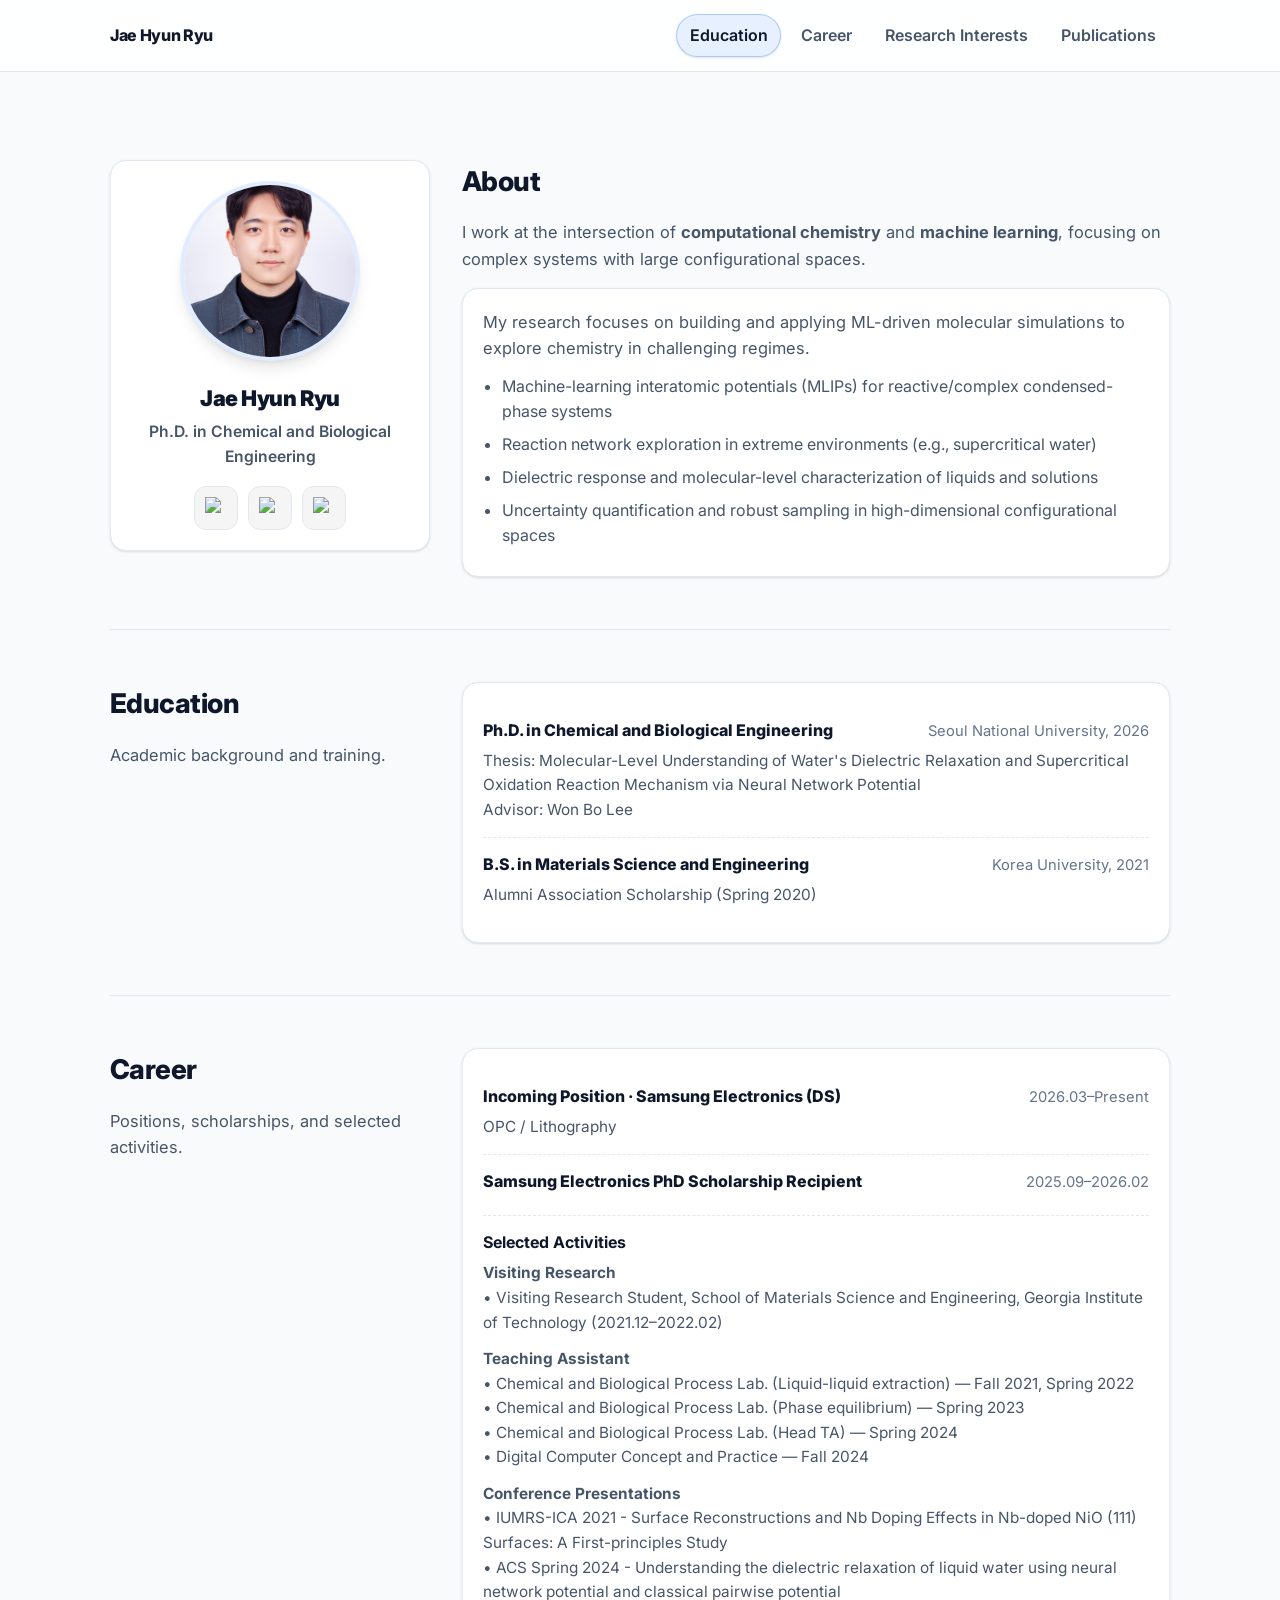
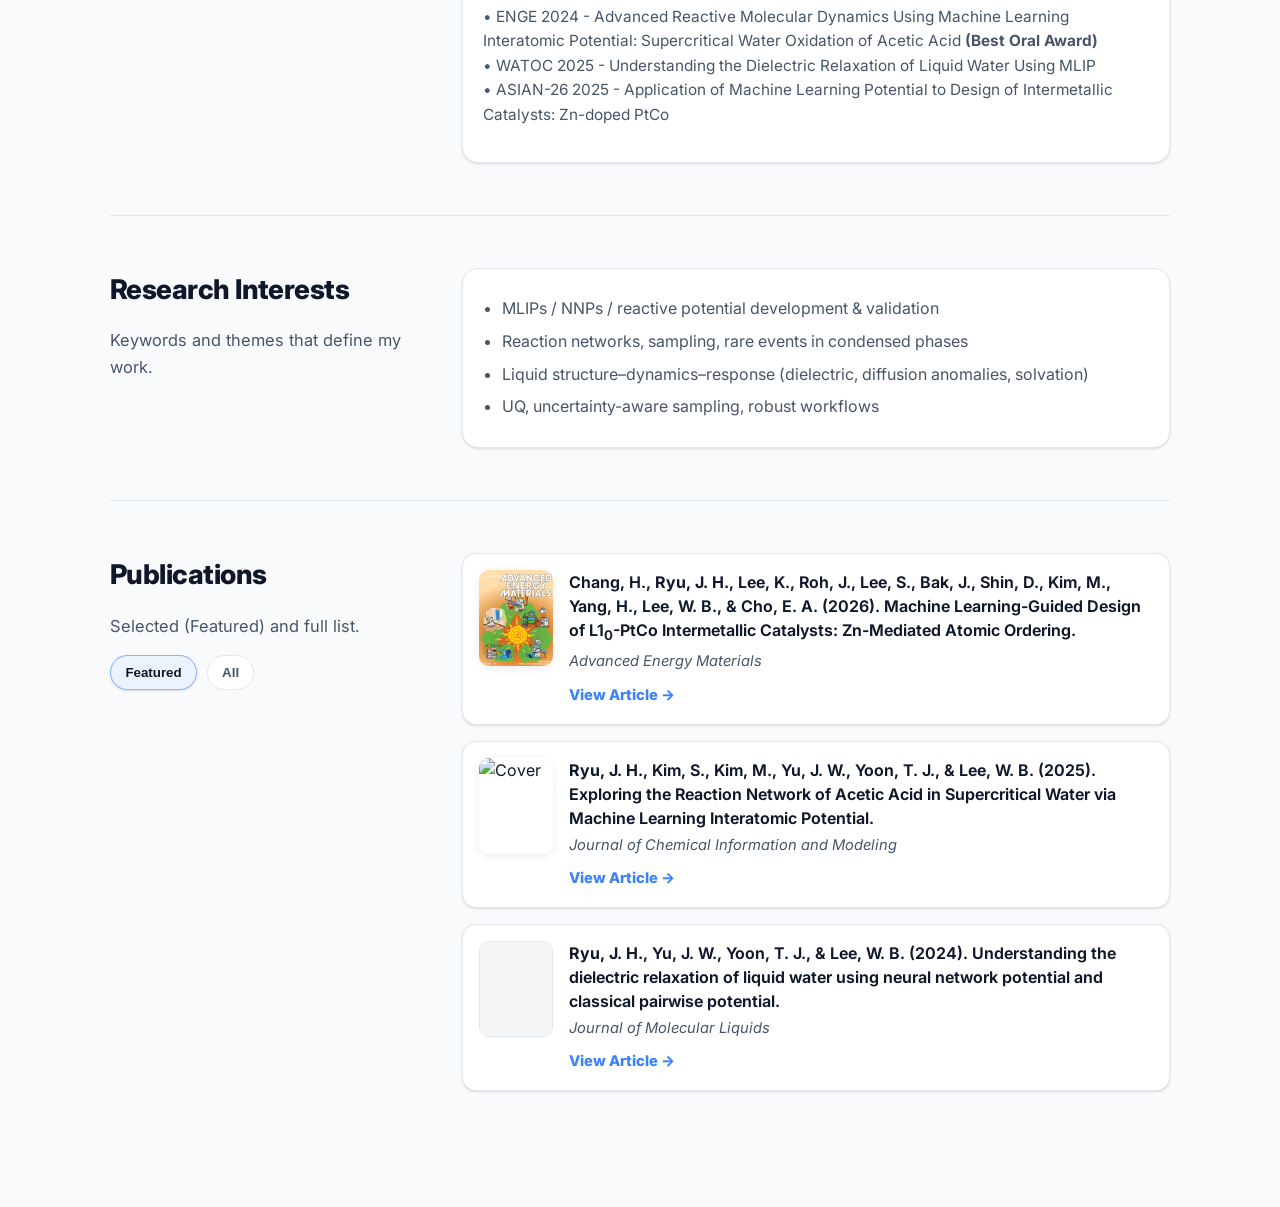
==== index.html @ c190f4a2 "Remove extra space in publication link URL" ====
<!DOCTYPE html>
<html lang="en">
<head>
  <meta charset="UTF-8" />
  <meta name="viewport" content="width=device-width, initial-scale=1.0" />
  <title>Jae Hyun Ryu</title>
  <link href="https://fonts.googleapis.com/css2?family=Inter:wght@300;400;500;600;700&display=swap" rel="stylesheet">

  <style>
    :root{
      --bg: #f8fafc;
      --surface: #ffffff;
      --border: #e2e8f0;
      --text: #0f172a;
      --muted: #475569;
      --muted2: #64748b;
      --accent: #3b82f6;
      --shadow: 0 1px 3px 0 rgb(0 0 0 / 0.1), 0 1px 2px -1px rgb(0 0 0 / 0.1);
      --shadow-lg: 0 10px 15px -3px rgb(0 0 0 / 0.1), 0 4px 6px -4px rgb(0 0 0 / 0.1);
      --radius: 16px;
    }

    *{ margin:0; padding:0; box-sizing:border-box; }
    html{ scroll-behavior:smooth; }
    body{
      font-family: 'Inter', system-ui, -apple-system, sans-serif;
      background: var(--bg);
      color: var(--text);
      line-height: 1.6;
      -webkit-font-smoothing: antialiased;
      -moz-osx-font-smoothing: grayscale;
    }

    /* ===== Navbar (sticky) ===== */
    .navbar{
      position: sticky;
      top: 0;
      z-index: 1000;
      background: rgba(255,255,255,0.85);
      backdrop-filter: blur(10px);
      border-bottom: 1px solid var(--border);
    }
    .nav-inner{
      max-width: 1100px;
      margin: 0 auto;
      padding: 0.85rem 1.25rem;
      display: flex;
      align-items: center;
      justify-content: space-between;
      gap: 1rem;
    }
    .brand{
      font-weight: 800;
      letter-spacing: -0.02em;
      color: var(--text);
      text-decoration: none;
      white-space: nowrap;
    }
    .nav-links{
      list-style: none;
      display: flex;
      flex-wrap: wrap;
      gap: 0.35rem;
      justify-content: flex-end;
    }
    .nav-links a{
      display: inline-flex;
      align-items: center;
      padding: 0.5rem 0.8rem;
      border-radius: 999px;
      text-decoration: none;
      color: var(--muted);
      font-weight: 600;
      border: 1px solid transparent;
      transition: all 0.18s ease;
    }
    .nav-links a:hover{
      color: var(--text);
      background: rgba(59,130,246,0.08);
      border-color: rgba(59,130,246,0.25);
    }
    .nav-links a.active{
      color: var(--text);
      background: rgba(59,130,246,0.12);
      border-color: rgba(59,130,246,0.35);
      box-shadow: var(--shadow);
    }

    /* ===== Layout ===== */
    .container{
      max-width: 1100px;
      margin: 0 auto;
      padding: 2.25rem 1.25rem 4rem;
    }

    .section{
      padding: 3.25rem 0;
      border-bottom: 1px solid var(--border);
    }
    .section:last-child{ border-bottom: none; }

    .section-grid{
      display: grid;
      grid-template-columns: 320px 1fr;
      gap: 2rem;
      align-items: start;
    }

    .section-title{
      font-size: 1.7rem;
      font-weight: 800;
      letter-spacing: -0.02em;
      margin-bottom: 1rem;
    }
    .section-subtitle{
      font-size: 1.05rem;
      font-weight: 800;
      margin: 1.75rem 0 0.75rem;
      letter-spacing: -0.01em;
    }

    .card{
      background: var(--surface);
      border: 1px solid var(--border);
      border-radius: var(--radius);
      box-shadow: var(--shadow);
      padding: 1.25rem;
    }

    /* ===== Profile Card (About-left) ===== */
    .profile{
      position: sticky;
      top: 92px; /* navbar height-ish */
    }
    .avatar{
      width: 180px;
      height: 180px;
      border-radius: 999px;
      object-fit: cover;
      display: block;
      margin: 0 auto 1.25rem;
      border: 4px solid rgba(59,130,246,0.15);
      box-shadow: var(--shadow-lg);
    }
    .name{
      text-align: center;
      font-size: 1.35rem;
      font-weight: 900;
      letter-spacing: -0.02em;
      margin-bottom: 0.25rem;
    }
    .role{
      text-align: center;
      color: var(--muted);
      font-weight: 600;
      font-size: 0.98rem;
      margin-bottom: 1rem;
    }

    .social{
      display: flex;
      justify-content: center;
      gap: 0.65rem;
      margin-top: 0.75rem;
    }
    .social a{
      width: 44px;
      height: 44px;
      border-radius: 12px;
      display: inline-flex;
      align-items: center;
      justify-content: center;
      background: rgba(15,23,42,0.04);
      border: 1px solid var(--border);
      transition: transform 0.15s ease, background 0.15s ease;
    }
    .social a:hover{
      transform: translateY(-2px);
      background: rgba(59,130,246,0.08);
    }
    .social img{ width: 22px; height: 22px; }

    /* ===== Content typography ===== */
    .lead{
      color: var(--muted);
      font-size: 1.03rem;
      margin-bottom: 1rem;
    }
    .bullets{
      padding-left: 1.2rem;
      color: var(--muted);
    }
    .bullets li{ margin: 0.45rem 0; }

    /* ===== Timeline-ish items ===== */
    .item{
      padding: 0.9rem 0;
      border-bottom: 1px dashed var(--border);
    }
    .item:last-child{ border-bottom: none; }
    .item-head{
      display:flex;
      justify-content: space-between;
      gap: 1rem;
      align-items: baseline;
      flex-wrap: wrap;
    }
    .item-title{
      font-weight: 800;
      color: var(--text);
    }
    .item-meta{
      color: var(--muted2);
      font-size: 0.92rem;
      white-space: nowrap;
    }
    .item-desc{
      margin-top: 0.35rem;
      color: var(--muted);
      font-size: 0.96rem;
    }

    /* ===== Publications ===== */
    .pub-tabs{
      display:flex;
      gap: 0.6rem;
      margin: 1rem 0 1.1rem;
      flex-wrap: wrap;
    }
    .pub-tab{
      border: 1px solid var(--border);
      background: var(--surface);
      padding: 0.55rem 0.9rem;
      border-radius: 999px;
      font-weight: 800;
      cursor: pointer;
      color: var(--muted);
      transition: all 0.18s ease;
    }
    .pub-tab:hover{
      transform: translateY(-1px);
      box-shadow: var(--shadow);
    }
    .pub-tab.active{
      border-color: rgba(59,130,246,0.55);
      color: var(--text);
      box-shadow: var(--shadow);
      background: rgba(59,130,246,0.06);
    }

    .pub-list{
      list-style:none;
      display:flex;
      flex-direction: column;
      gap: 1rem;
    }
    .pub{
      background: var(--surface);
      border: 1px solid var(--border);
      border-radius: 14px;
      box-shadow: var(--shadow);
      padding: 1rem;
      display: flex;
      gap: 1rem;
      align-items: flex-start;
    }
    .pub-cover{
      width: 74px;
      height: 96px;
      border-radius: 10px;
      object-fit: cover;
      box-shadow: 0 2px 10px rgba(0,0,0,0.08);
      flex-shrink: 0;
    }
    .pub-title{
      font-weight: 650;
      color: var(--text);
      line-height: 1.5;
      margin-bottom: 0.25rem;
    }
    .pub-venue{
      color: var(--muted);
      font-style: italic;
      font-size: 0.92rem;
      margin-bottom: 0.5rem;
    }
    .pub-link{
      display:inline-flex;
      gap: 0.45rem;
      align-items:center;
      text-decoration:none;
      font-weight: 800;
      color: var(--accent);
      font-size: 0.92rem;
    }
    .pub-link:hover{ text-decoration: underline; }

    /* ===== Responsive ===== */
    @media (max-width: 980px){
      .section-grid{ grid-template-columns: 1fr; }
      .profile{ position: relative; top: 0; }
    }
  </style>
</head>

<body>

  <!-- Navbar -->
  <header class="navbar" id="navbar-main">
    <div class="nav-inner">
      <a class="brand" href="#top">Jae Hyun Ryu</a>
      <ul class="nav-links" id="navLinks">
        <li><a href="#education">Education</a></li>
        <li><a href="#career">Career</a></li>
        <li><a href="#research">Research Interests</a></li>
        <li><a href="#publications">Publications</a></li>
      </ul>
    </div>
  </header>

  <main class="container" id="top">

    <!-- About / Profile -->
    <section class="section" id="about">
      <div class="section-grid">
        <!-- Left: Profile -->
        <aside class="card profile">
          <img src="Photo1.jpg" alt="Jae Hyun Ryu" class="avatar" />
          <div class="name">Jae Hyun Ryu</div>

          <!-- ✅ 여기에서 학위 표기 추천: 전공 포함 -->
          <div class="role">Ph.D. in Chemical and Biological Engineering</div>

          <div class="social" aria-label="Social links">
            <a href="https://scholar.google.com/citations?user=-t0IkmwAAAAJ&hl=ko&oi=ao" target="_blank" rel="noopener" title="Google Scholar">
              <img src="https://upload.wikimedia.org/wikipedia/commons/c/c7/Google_Scholar_logo.svg" alt="Google Scholar">
            </a>
            <a href="https://www.researchgate.net/profile/Jae-Hyun-Ryu-2/research" target="_blank" rel="noopener" title="ResearchGate">
              <img src="https://upload.wikimedia.org/wikipedia/commons/5/5e/ResearchGate_icon_SVG.svg" alt="ResearchGate">
            </a>
            <a href="https://orcid.org/0009-0004-8263-3334" target="_blank" rel="noopener" title="ORCID">
              <img src="https://upload.wikimedia.org/wikipedia/commons/0/06/ORCID_iD.svg" alt="ORCID">
            </a>
          </div>
        </aside>

        <!-- Right: Intro -->
        <div>
          <h1 class="section-title">About</h1>
          <p class="lead">
            I work at the intersection of <strong>computational chemistry</strong> and <strong>machine learning</strong>,
            focusing on complex systems with large configurational spaces.
          </p>
          <div class="card">
            <p class="lead" style="margin-bottom:0.75rem;">
              My research focuses on building and applying ML-driven molecular simulations to explore chemistry in challenging regimes.
            </p>
            <ul class="bullets">
              <li>Machine-learning interatomic potentials (MLIPs) for reactive/complex condensed-phase systems</li>
              <li>Reaction network exploration in extreme environments (e.g., supercritical water)</li>
              <li>Dielectric response and molecular-level characterization of liquids and solutions</li>
              <li>Uncertainty quantification and robust sampling in high-dimensional configurational spaces</li>
            </ul>
          </div>
        </div>
      </div>
    </section>

    <!-- Education -->
    <section class="section" id="education">
      <div class="section-grid">
        <div>
          <h2 class="section-title">Education</h2>
          <p class="lead">Academic background and training.</p>
        </div>

        <div class="card">
          <div class="item">
            <div class="item-head">
              <div class="item-title">Ph.D. in Chemical and Biological Engineering</div>
              <div class="item-meta">Seoul National University, 2026</div>
            </div>
            <div class="item-desc">
              Thesis: Molecular-Level Understanding of Water's Dielectric Relaxation and Supercritical Oxidation Reaction Mechanism via Neural Network Potential
              <br>
              Advisor: Won Bo Lee
            </div>
          </div>
          
          <div class="item">
            <div class="item-head">
              <div class="item-title">B.S. in Materials Science and Engineering</div>
              <div class="item-meta">Korea University, 2021</div>
            </div>
            <div class="item-desc">Alumni Association Scholarship (Spring 2020)</div>
          </div>
        </div>
      </div>
    </section>

    <!-- Career -->
    <section class="section" id="career">
      <div class="section-grid">
        <div>
          <h2 class="section-title">Career</h2>
          <p class="lead">Positions, scholarships, and selected activities.</p>
        </div>

        <div class="card">
          <div class="item">
            <div class="item-head">
              <div class="item-title">Incoming Position · Samsung Electronics (DS)</div>
              <div class="item-meta">2026.03–Present</div>
            </div>
            <div class="item-desc">OPC / Lithography</div>
          </div>

          <div class="item">
            <div class="item-head">
              <div class="item-title">Samsung Electronics PhD Scholarship Recipient</div>
              <div class="item-meta">2025.09–2026.02</div>
            </div>
            <div class="item-desc"></div>
          </div>

          <div class="item">
            <div class="item-head">
              <span class="item-title"><strong>Selected Activities</strong></span>
              <span class="item-meta"> </span>
            </div>
          
            <div class="item-desc">
              <strong>Visiting Research</strong><br>
              • Visiting Research Student, School of Materials Science and Engineering, Georgia Institute of Technology (2021.12–2022.02)
            </div>
          
            <div class="item-desc" style="margin-top:0.75rem;">
              <strong>Teaching Assistant</strong><br>
              • Chemical and Biological Process Lab. (Liquid-liquid extraction) — Fall 2021, Spring 2022<br>
              • Chemical and Biological Process Lab. (Phase equilibrium) — Spring 2023<br>
              • Chemical and Biological Process Lab. (Head TA) — Spring 2024<br>
              • Digital Computer Concept and Practice — Fall 2024
            </div>
          
            <div class="item-desc" style="margin-top:0.75rem;">
              <strong>Conference Presentations</strong><br>
              • IUMRS-ICA 2021 - Surface Reconstructions and Nb Doping Effects in Nb-doped NiO (111) Surfaces: A First-principles Study<br>
              • ACS Spring 2024 - Understanding the dielectric relaxation of liquid water using neural network potential and classical pairwise potential<br>
              • ENGE 2024 - Advanced Reactive Molecular Dynamics Using Machine Learning Interatomic Potential: Supercritical Water Oxidation of Acetic Acid <strong>(Best Oral Award)</strong><br>
              • WATOC 2025 - Understanding the Dielectric Relaxation of Liquid Water Using MLIP<br>
              • ASIAN-26 2025 - Application of Machine Learning Potential to Design of Intermetallic Catalysts: Zn-doped PtCo
            </div>
          </div>

        </div>
      </div>
    </section>

    <!-- Research Interests (separate from About for nav) -->
    <section class="section" id="research">
      <div class="section-grid">
        <div>
          <h2 class="section-title">Research Interests</h2>
          <p class="lead">Keywords and themes that define my work.</p>
        </div>

        <div class="card">
          <ul class="bullets">
            <li>MLIPs / NNPs / reactive potential development &amp; validation</li>
            <li>Reaction networks, sampling, rare events in condensed phases</li>
            <li>Liquid structure–dynamics–response (dielectric, diffusion anomalies, solvation)</li>
            <li>UQ, uncertainty-aware sampling, robust workflows</li>
          </ul>
        </div>
      </div>
    </section>

    <!-- Publications -->
    <section class="section" id="publications">
      <div class="section-grid">
        <div>
          <h2 class="section-title">Publications</h2>
          <p class="lead">Selected (Featured) and full list.</p>

          <div class="pub-tabs" role="tablist" aria-label="Publication tabs">
            <button class="pub-tab active" type="button" data-target="featured" role="tab" aria-selected="true">Featured</button>
            <button class="pub-tab" type="button" data-target="all" role="tab" aria-selected="false">All</button>
          </div>
        </div>

        <div>
          <!-- Featured -->
          <div class="pub-panel" id="pub-featured">
            <ul class="pub-list">

              
              <li class="pub">
                <img src="covers/AEM_temporary.gif" alt="Advanced Energy Materials Cover" class="pub-cover">
                <div>
                  <div class="pub-title">
                    Chang, H., <strong>Ryu, J. H.</strong>, Lee, K., Roh, J., Lee, S., Bak, J., Shin, D., Kim, M., Yang, H., Lee, W. B., &amp; Cho, E. A. (2026).
                    Machine Learning-Guided Design of L1<sub>0</sub>-PtCo Intermetallic Catalysts: Zn-Mediated Atomic Ordering.
                  </div>
                  <div class="pub-venue">Advanced Energy Materials</div>
                  <a class="pub-link" href="https://doi.org/10.1002/aenm.202505211" target="_blank" rel="noopener">View Article →</a>
                </div>
              </li>

              
              <li class="pub">
                <img src="covers/JCIM.png" alt="Cover" class="pub-cover">
                <div>
                  <div class="pub-title">
                    <strong>Ryu, J. H.</strong>, Kim, S., Kim, M., Yu, J. W., Yoon, T. J., &amp; Lee, W. B. (2025).
                    Exploring the Reaction Network of Acetic Acid in Supercritical Water via Machine Learning Interatomic Potential.
                  </div>
                  <div class="pub-venue">Journal of Chemical Information and Modeling</div>
                  <a class="pub-link" href="https://doi.org/10.1021/acs.jcim.5c01032" target="_blank" rel="noopener">View Article →</a>
                </div>
              </li>

            

              <li class="pub">
                <div style="width:74px; height:96px; border-radius:10px; background:rgba(15,23,42,0.04); border:1px solid var(--border); flex-shrink:0;"></div>
                <div>
                  <div class="pub-title">
                    <strong>Ryu, J. H.</strong>, Yu, J. W., Yoon, T. J., &amp; Lee, W. B. (2024).
                    Understanding the dielectric relaxation of liquid water using neural network potential and classical pairwise potential.
                  </div>
                  <div class="pub-venue">Journal of Molecular Liquids</div>
                  <a class="pub-link" href="https://doi.org/10.1016/j.molliq.2024.124054" target="_blank" rel="noopener">View Article →</a>
                </div>
              </li>
            </ul>
          </div>

          <!-- All -->
          <div class="pub-panel" id="pub-all" style="display:none;">
            <ul class="pub-list">
              
              <li class="pub">
                <img src="covers/AEM_temporary.gif" alt="Advanced Energy Materials Cover" class="pub-cover">
                <div>
                  <div class="pub-title">
                    Chang, H., <strong>Ryu, J. H.</strong>, Lee, K., Roh, J., Lee, S., Bak, J., Shin, D., Kim, M., Yang, H., Lee, W. B., &amp; Cho, E. A. (2026).
                    Machine Learning-Guided Design of L1<sub>0</sub>-PtCo Intermetallic Catalysts: Zn-Mediated Atomic Ordering.
                  </div>
                  <div class="pub-venue">Advanced Energy Materials</div>
                  <a class="pub-link" href="https://doi.org/10.1002/aenm.202505211" target="_blank" rel="noopener">View Article →</a>
                </div>
              </li>

              
              <li class="pub">
                <img src="covers/JCIM.png" alt="Cover" class="pub-cover">
                <div>
                  <div class="pub-title">
                    <strong>Ryu, J. H.</strong>, Kim, S., Kim, M., Yu, J. W., Yoon, T. J., &amp; Lee, W. B. (2025).
                    Exploring the Reaction Network of Acetic Acid in Supercritical Water via Machine Learning Interatomic Potential.
                  </div>
                  <div class="pub-venue">Journal of Chemical Information and Modeling</div>
                  <a class="pub-link" href="https://doi.org/10.1021/acs.jcim.5c01032" target="_blank" rel="noopener">View Article →</a>
                </div>
              </li>

              <li class="pub">
                <div>
                  <div class="pub-title">Anseong Park, Jaeyune Ryu, Won Bo Lee (2025). arXiv preprint.</div>
                  <div class="pub-venue">arXiv preprint</div>
                  <a class="pub-link" href="https://doi.org/10.48550/arXiv.2503.18249" target="_blank" rel="noopener">View Article →</a>
                </div>
              </li>

              <li class="pub">
                <img src="covers/SciAdv_2024_10.jpg" alt="Cover" class="pub-cover">
                <div>
                  <div class="pub-title">
                    Yu, J. W., Kim, S., <strong>Ryu, J. H.</strong>, Lee, W. B., &amp; Yoon, T. J. (2024).
                    Spatiotemporal characterization of water diffusion anomalies in saline solutions using machine learning force field.
                  </div>
                  <div class="pub-venue">Science Advances</div>
                  <a class="pub-link" href="https://doi.org/10.1126/sciadv.adp9662" target="_blank" rel="noopener">View Article →</a>
                </div>
              </li>

              <li class="pub">
                <div style="width:74px; height:96px; border-radius:10px; background:rgba(15,23,42,0.04); border:1px solid var(--border); flex-shrink:0;"></div>
                <div>
                  <div class="pub-title">
                    <strong>Ryu, J. H.</strong>, Yu, J. W., Yoon, T. J., &amp; Lee, W. B. (2024).
                    Understanding the dielectric relaxation of liquid water using neural network potential and classical pairwise potential.
                  </div>
                  <div class="pub-venue">Journal of Molecular Liquids</div>
                  <a class="pub-link" href="https://doi.org/10.1016/j.molliq.2024.124054" target="_blank" rel="noopener">View Article →</a>
                </div>
              </li>

              <li class="pub">
                <img src="covers/small_2024_20.jpg" alt="Cover" class="pub-cover">
                <div>
                  <div class="pub-title">
                    Han, S., <strong>Ryu, J. H.</strong>, Lee, W. B., Ryu, J., &amp; Yoon, J. (2024).
                    Translating the Optimized Durability of Co‐Based Anode Catalyst into Sustainable Anion Exchange Membrane Water Electrolysis.
                  </div>
                  <div class="pub-venue">Small</div>
                  <a class="pub-link" href="https://doi.org/10.1002/smll.202311052" target="_blank" rel="noopener">View Article →</a>
                </div>
              </li>

              <li class="pub">
                <img src="covers/JPCC_2023_127.jpg" alt="Cover" class="pub-cover">
                <div>
                  <div class="pub-title">
                    Park, M., Shim, Y., Cho, J., Kwak, S. J., <strong>Ryu, J. H.</strong>, Seo, B., &amp; Lee, W. B. (2023).
                    Electrochemical Stability Windows of Sulfone-Based Electrolyte System for Lithium Metal Batteries: Insight from MD-Assisted DFT Calculation.
                  </div>
                  <div class="pub-venue">The Journal of Physical Chemistry C</div>
                  <a class="pub-link" href="https://doi.org/10.1021/acs.jpcc.3c03661" target="_blank" rel="noopener">View Article →</a>
                </div>
              </li>
            </ul>
          </div>

        </div>
      </div>
    </section>

  </main>

  <script>
    // ===== Publications tabs =====
    const tabs = document.querySelectorAll(".pub-tab");
    const panelFeatured = document.getElementById("pub-featured");
    const panelAll = document.getElementById("pub-all");

    tabs.forEach(btn => {
      btn.addEventListener("click", () => {
        tabs.forEach(b => {
          b.classList.remove("active");
          b.setAttribute("aria-selected", "false");
        });
        btn.classList.add("active");
        btn.setAttribute("aria-selected", "true");

        const t = btn.getAttribute("data-target");
        if (t === "featured") {
          panelFeatured.style.display = "";
          panelAll.style.display = "none";
        } else {
          panelFeatured.style.display = "none";
          panelAll.style.display = "";
        }
      });
    });

    // ===== Navbar active link on scroll =====
    const navLinks = Array.from(document.querySelectorAll("#navLinks a"));
    const sections = navLinks
      .map(a => document.querySelector(a.getAttribute("href")))
      .filter(Boolean);

    const obs = new IntersectionObserver((entries) => {
      entries.forEach(entry => {
        if (!entry.isIntersecting) return;
        const id = "#" + entry.target.id;
        navLinks.forEach(a => a.classList.toggle("active", a.getAttribute("href") === id));
      });
    }, { root: null, threshold: 0.35 });

    sections.forEach(sec => obs.observe(sec));
  </script>

</body>
</html>
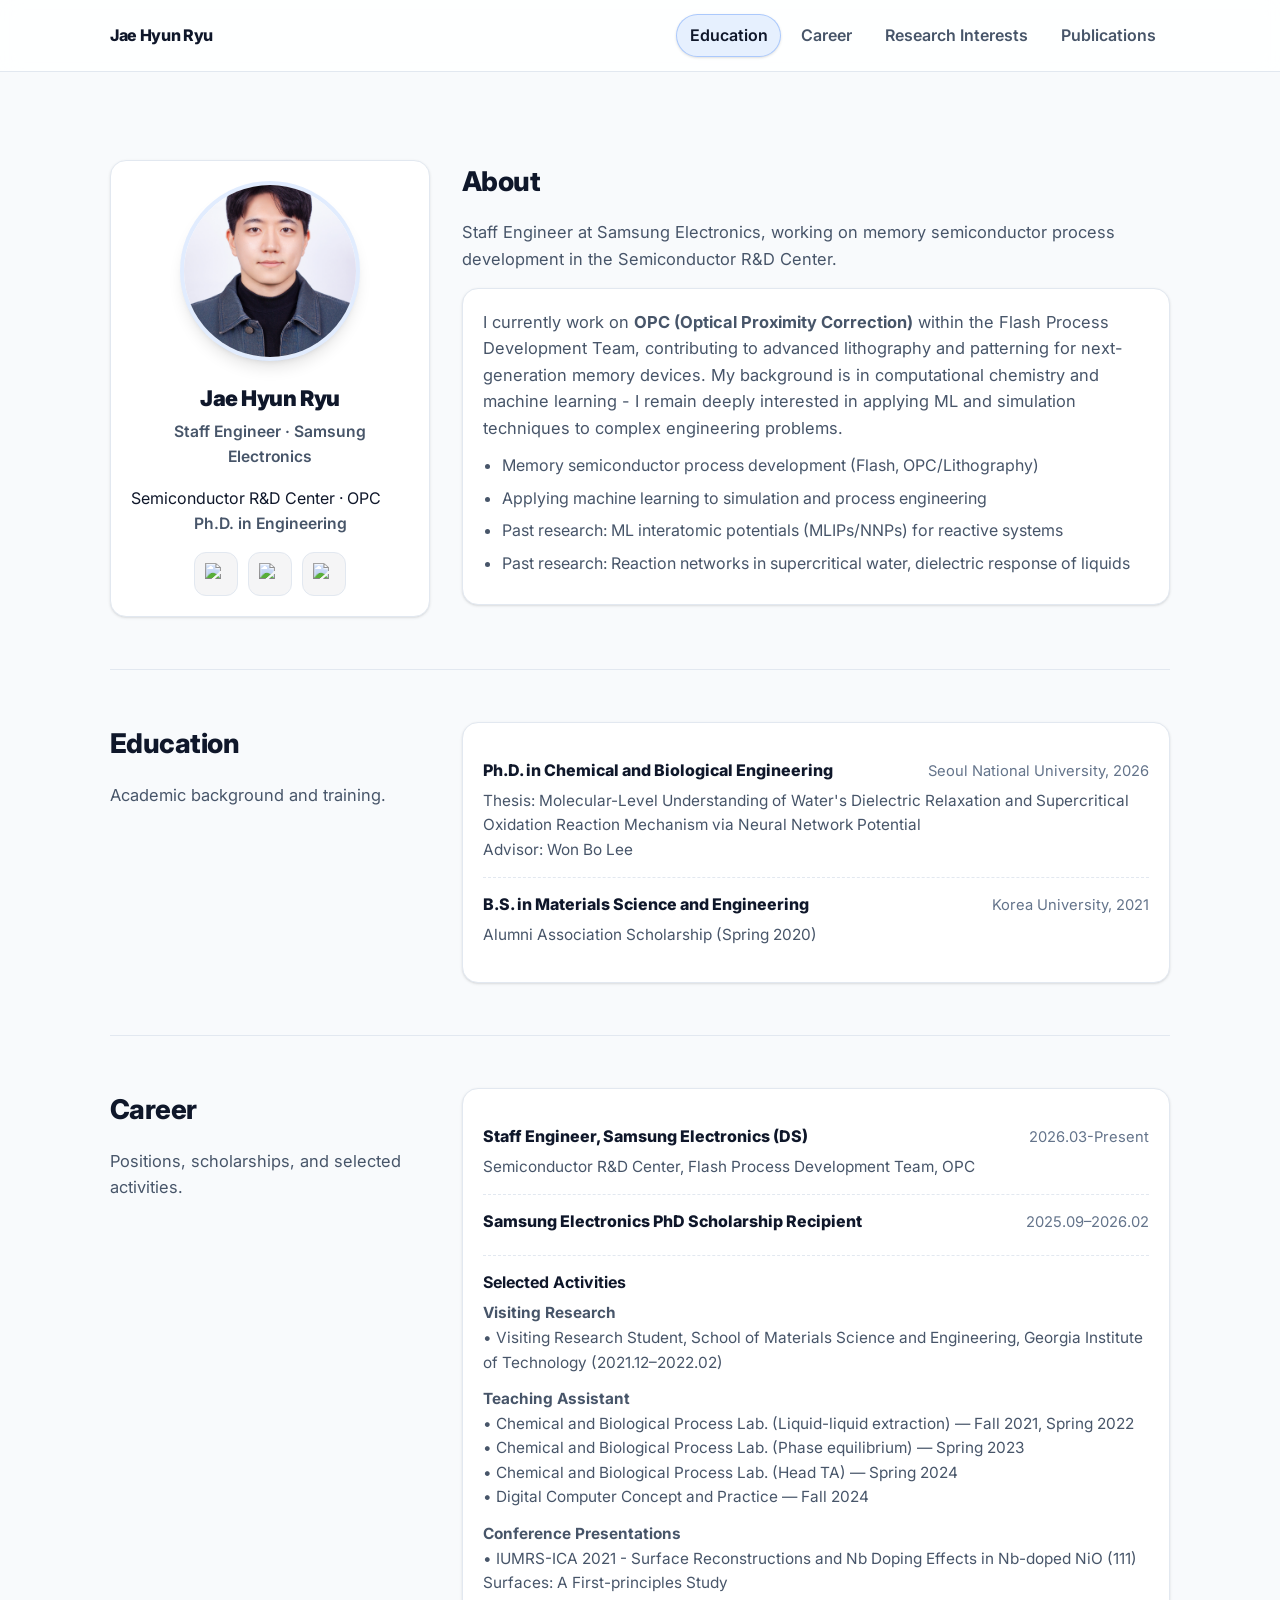
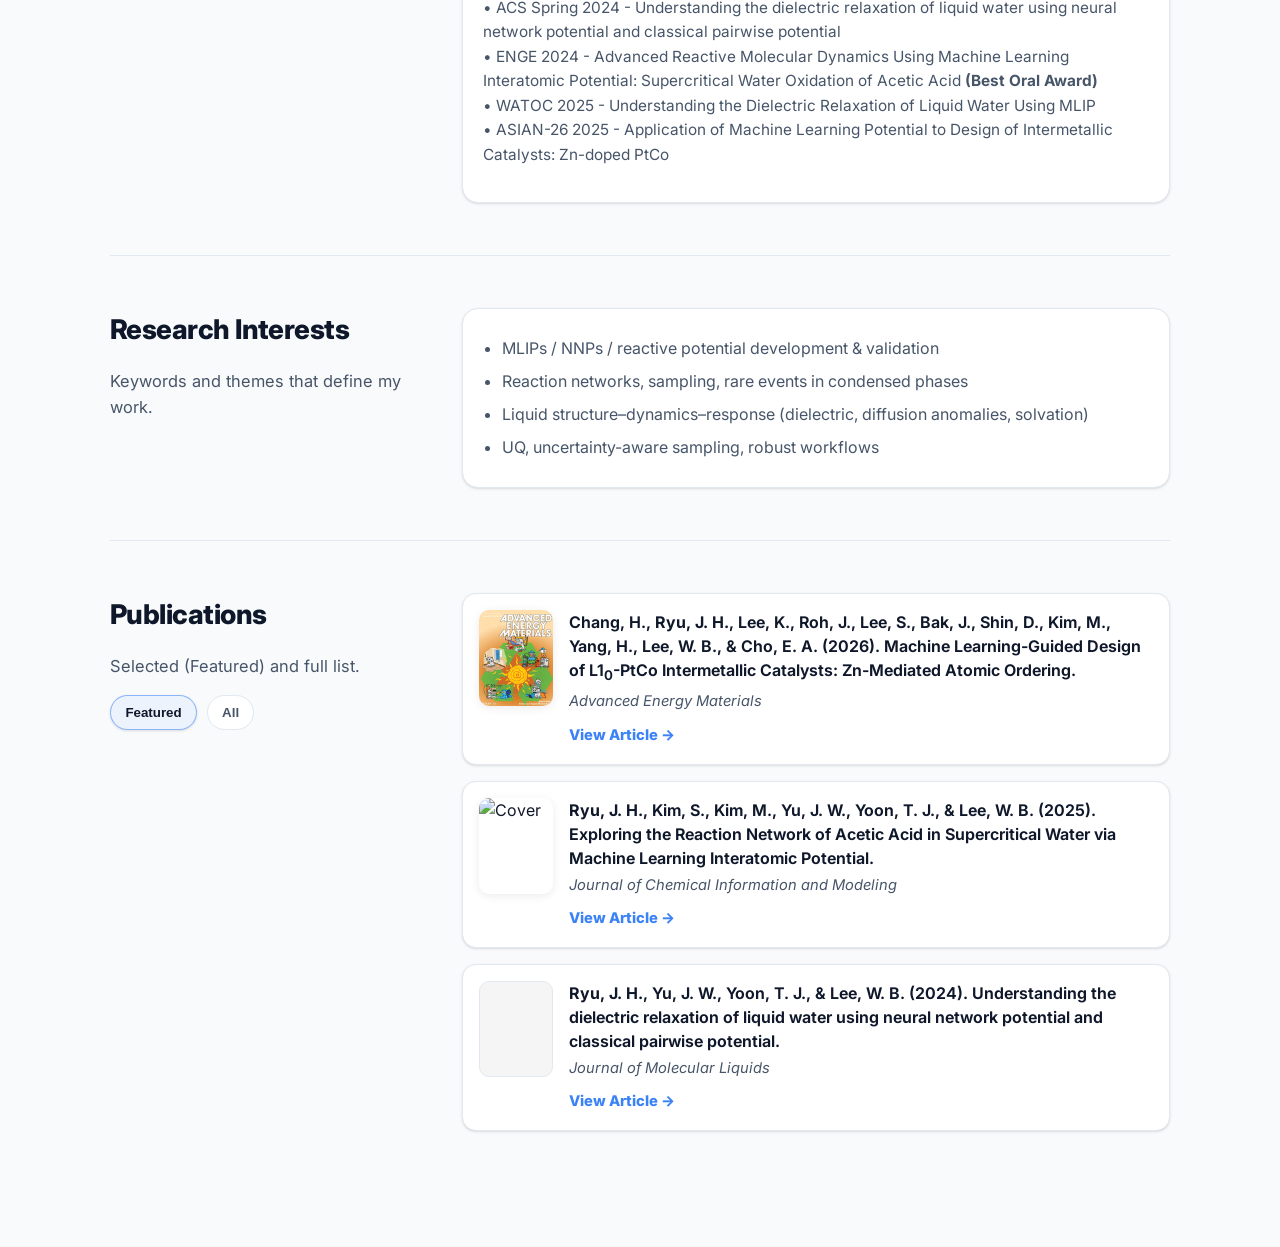
==== commit 2ed21717: "Update index.html" ====
--- a/index.html
+++ b/index.html
@@ -329,7 +329,9 @@
           <div class="name">Jae Hyun Ryu</div>
 
           <!-- ✅ 여기에서 학위 표기 추천: 전공 포함 -->
-          <div class="role">Ph.D. in Chemical and Biological Engineering</div>
+          <div class="role">Staff Engineer · Samsung Electronics</div>
+          <div class="role-sub">Semiconductor R&amp;D Center · OPC</div>
+          <div class="role">Ph.D. in Engineering</div>
 
           <div class="social" aria-label="Social links">
             <a href="https://scholar.google.com/citations?user=-t0IkmwAAAAJ&hl=ko&oi=ao" target="_blank" rel="noopener" title="Google Scholar">
@@ -348,18 +350,17 @@
         <div>
           <h1 class="section-title">About</h1>
           <p class="lead">
-            I work at the intersection of <strong>computational chemistry</strong> and <strong>machine learning</strong>,
-            focusing on complex systems with large configurational spaces.
+           Staff Engineer at Samsung Electronics, working on memory semiconductor process development in the Semiconductor R&amp;D Center.
           </p>
           <div class="card">
             <p class="lead" style="margin-bottom:0.75rem;">
-              My research focuses on building and applying ML-driven molecular simulations to explore chemistry in challenging regimes.
+              I currently work on <strong>OPC (Optical Proximity Correction)</strong> within the Flash Process Development Team, contributing to advanced lithography and patterning for next-generation memory devices. My background is in computational chemistry and machine learning - I remain deeply interested in applying ML and simulation techniques to complex engineering problems.
             </p>
             <ul class="bullets">
-              <li>Machine-learning interatomic potentials (MLIPs) for reactive/complex condensed-phase systems</li>
-              <li>Reaction network exploration in extreme environments (e.g., supercritical water)</li>
-              <li>Dielectric response and molecular-level characterization of liquids and solutions</li>
-              <li>Uncertainty quantification and robust sampling in high-dimensional configurational spaces</li>
+              <li>Memory semiconductor process development (Flash, OPC/Lithography)</li>
+              <li>Applying machine learning to simulation and process engineering</li>
+              <li>Past research: ML interatomic potentials (MLIPs/NNPs) for reactive systems</li>
+              <li>Past research: Reaction networks in supercritical water, dielectric response of liquids</li>
             </ul>
           </div>
         </div>
@@ -409,10 +410,10 @@
         <div class="card">
           <div class="item">
             <div class="item-head">
-              <div class="item-title">Incoming Position · Samsung Electronics (DS)</div>
-              <div class="item-meta">2026.03–Present</div>
-            </div>
-            <div class="item-desc">OPC / Lithography</div>
+              <div class="item-title">Staff Engineer, Samsung Electronics (DS)</div>
+              <div class="item-meta">2026.03-Present</div>
+            </div>
+            <div class="item-desc">Semiconductor R&D Center, Flash Process Development Team, OPC</div>
           </div>
 
           <div class="item">
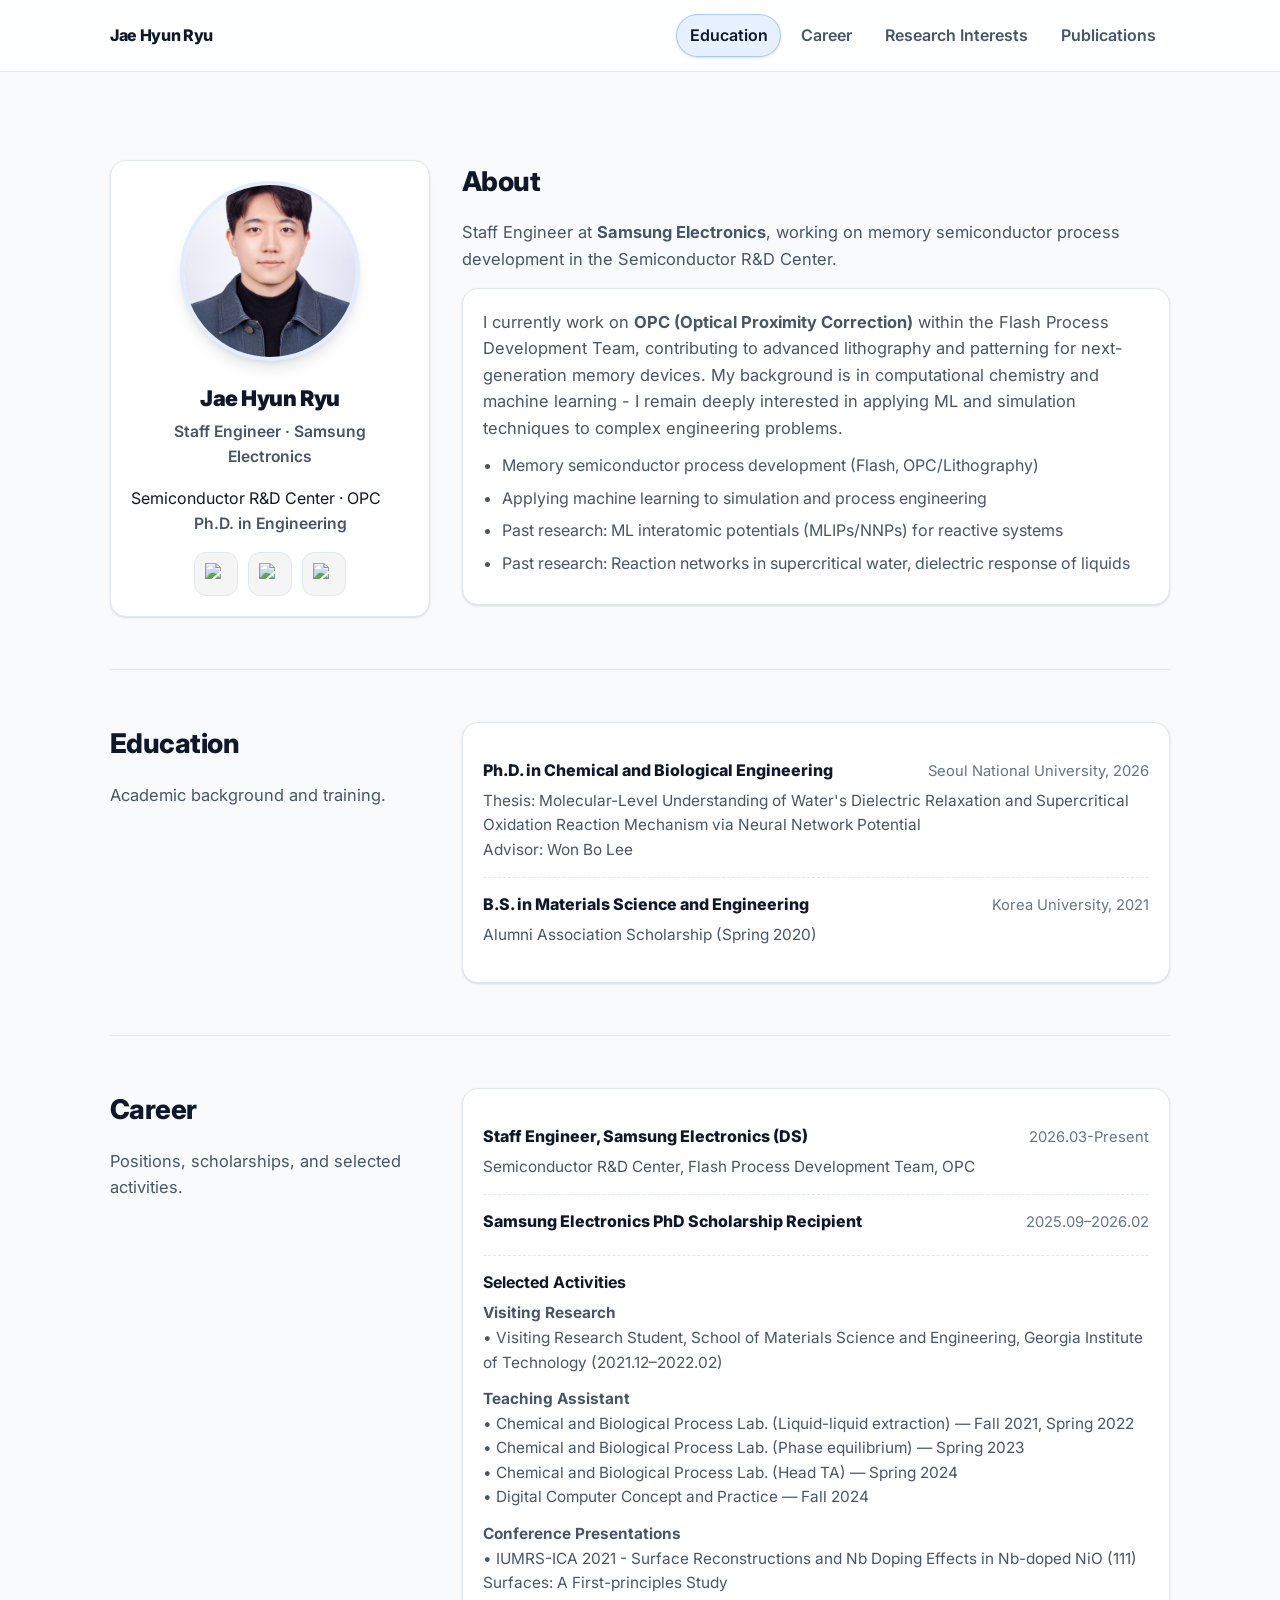
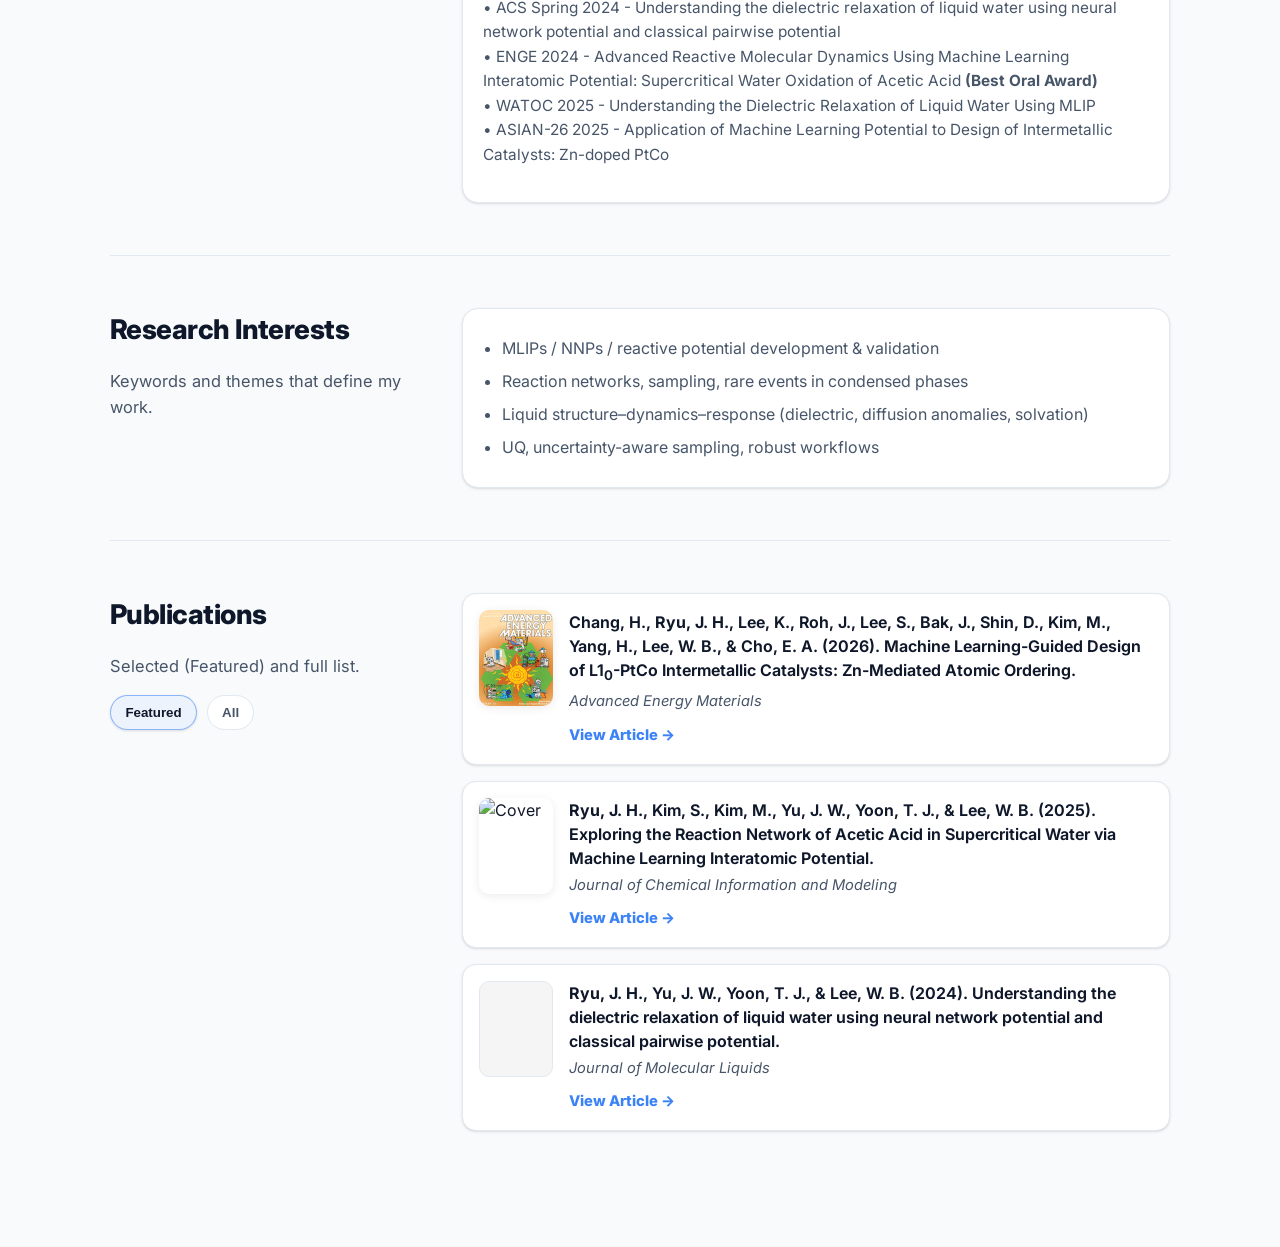
==== commit ceb4b8be: "Emphasize company name in About section" ====
--- a/index.html
+++ b/index.html
@@ -350,7 +350,7 @@
         <div>
           <h1 class="section-title">About</h1>
           <p class="lead">
-           Staff Engineer at Samsung Electronics, working on memory semiconductor process development in the Semiconductor R&amp;D Center.
+           Staff Engineer at <strong>Samsung Electronics</strong>, working on memory semiconductor process development in the Semiconductor R&amp;D Center.
           </p>
           <div class="card">
             <p class="lead" style="margin-bottom:0.75rem;">
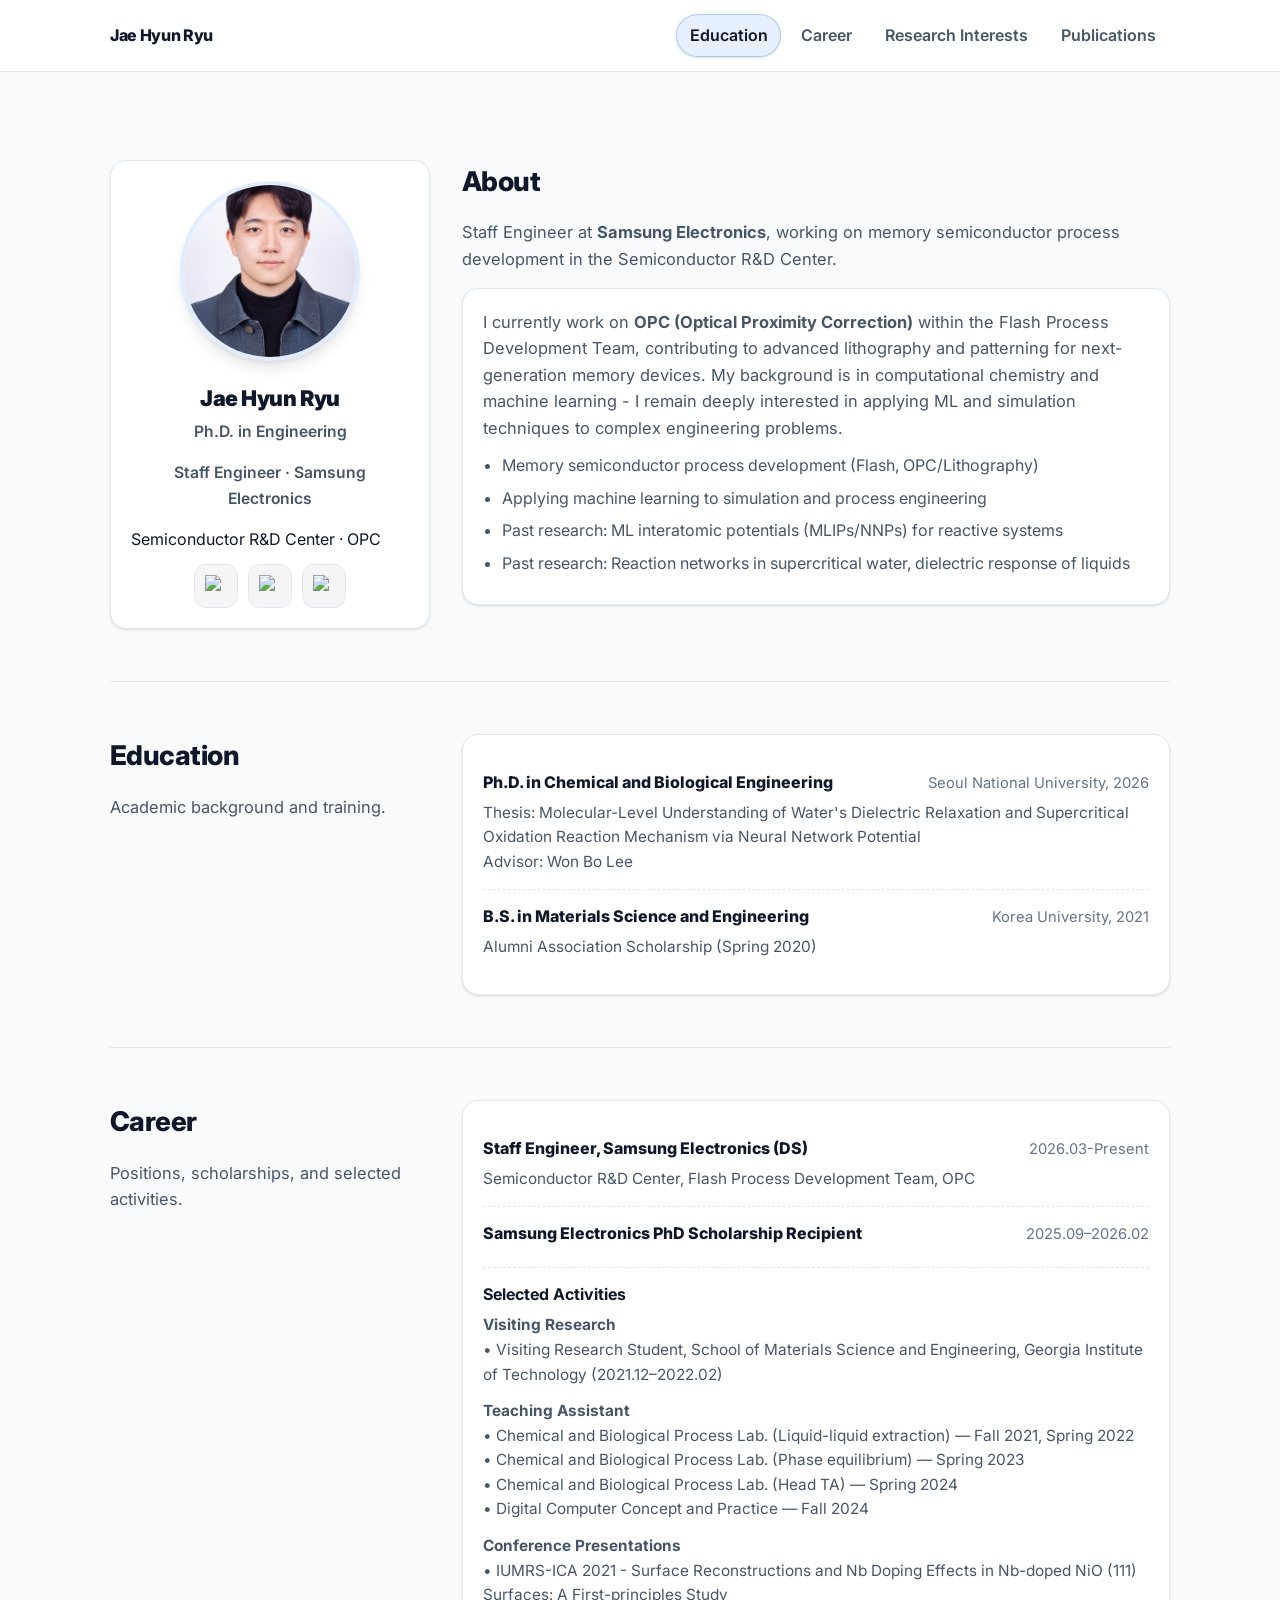
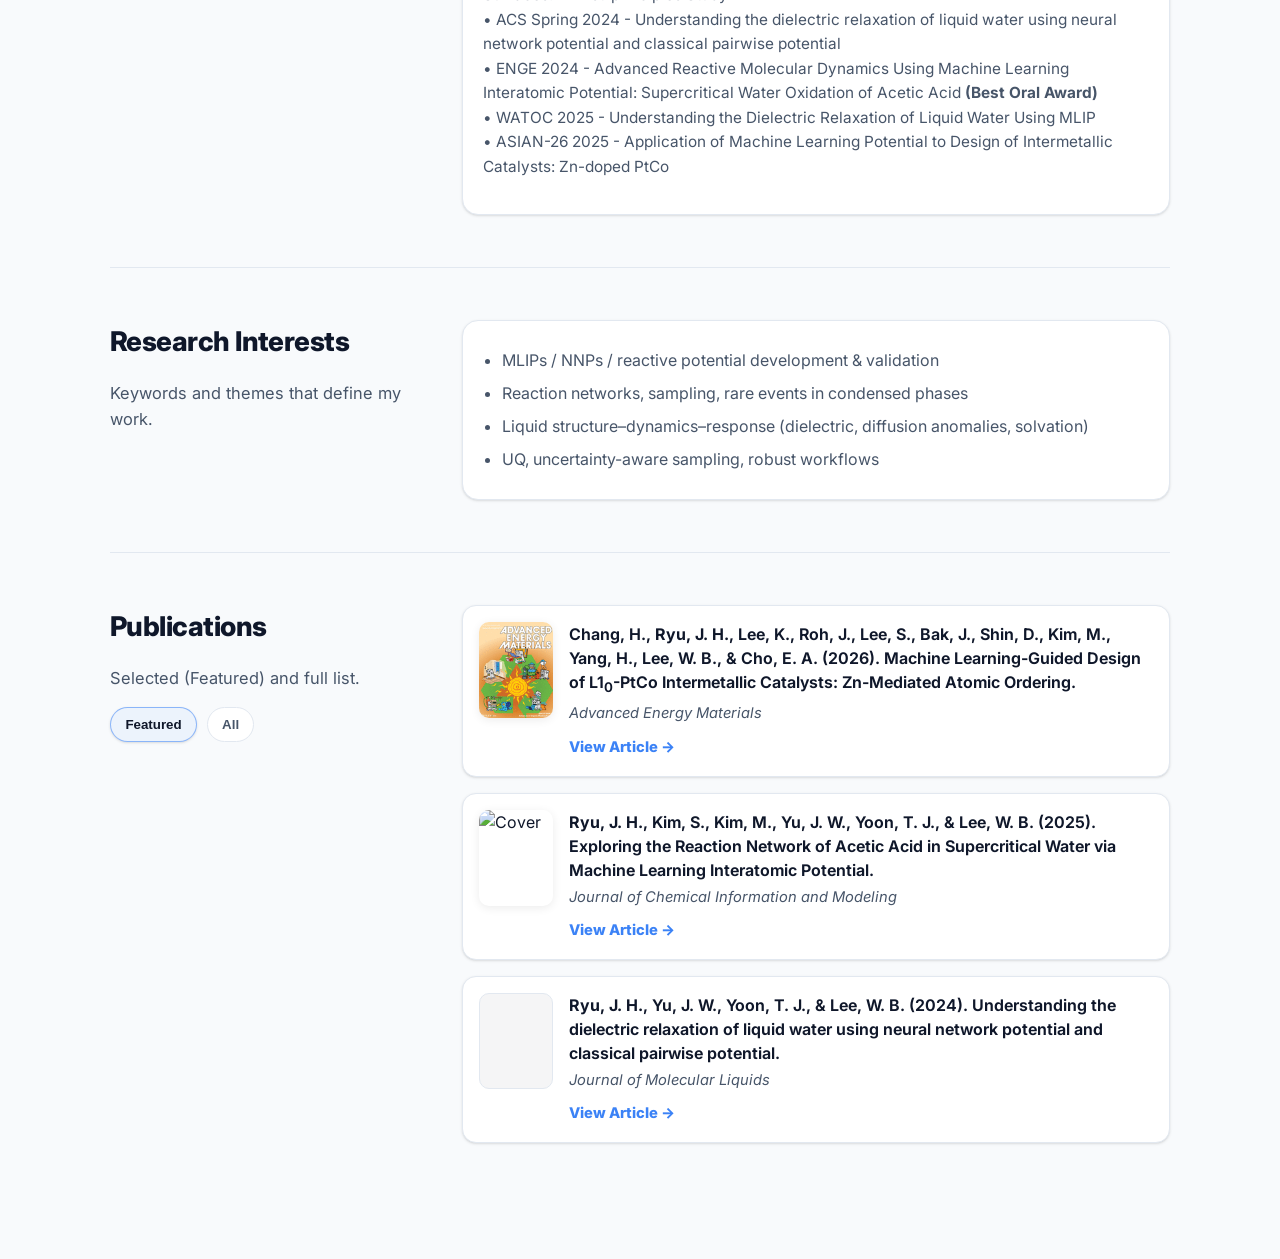
==== commit 4cb36fcb: "Remove duplicate Ph.D. role entry" ====
--- a/index.html
+++ b/index.html
@@ -329,9 +329,9 @@
           <div class="name">Jae Hyun Ryu</div>
 
           <!-- ✅ 여기에서 학위 표기 추천: 전공 포함 -->
+          <div class="role">Ph.D. in Engineering</div>
           <div class="role">Staff Engineer · Samsung Electronics</div>
           <div class="role-sub">Semiconductor R&amp;D Center · OPC</div>
-          <div class="role">Ph.D. in Engineering</div>
 
           <div class="social" aria-label="Social links">
             <a href="https://scholar.google.com/citations?user=-t0IkmwAAAAJ&hl=ko&oi=ao" target="_blank" rel="noopener" title="Google Scholar">
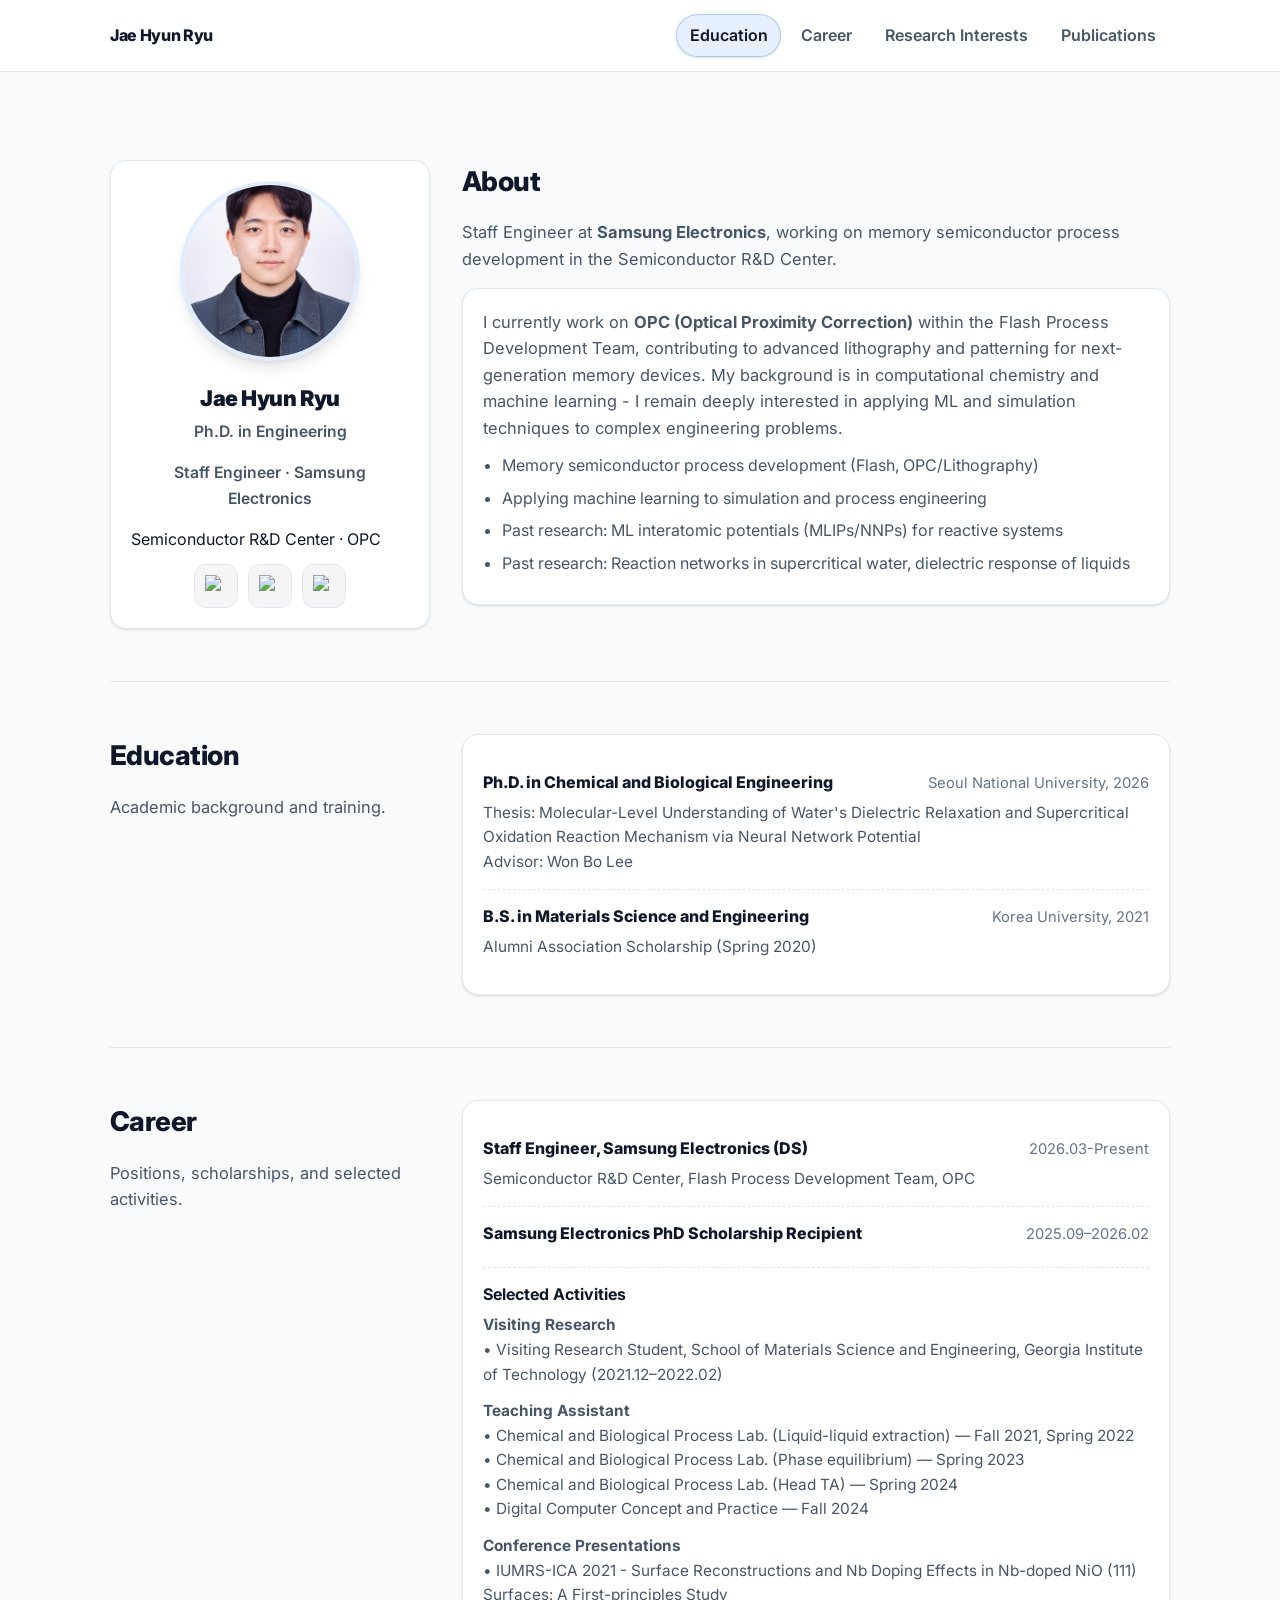
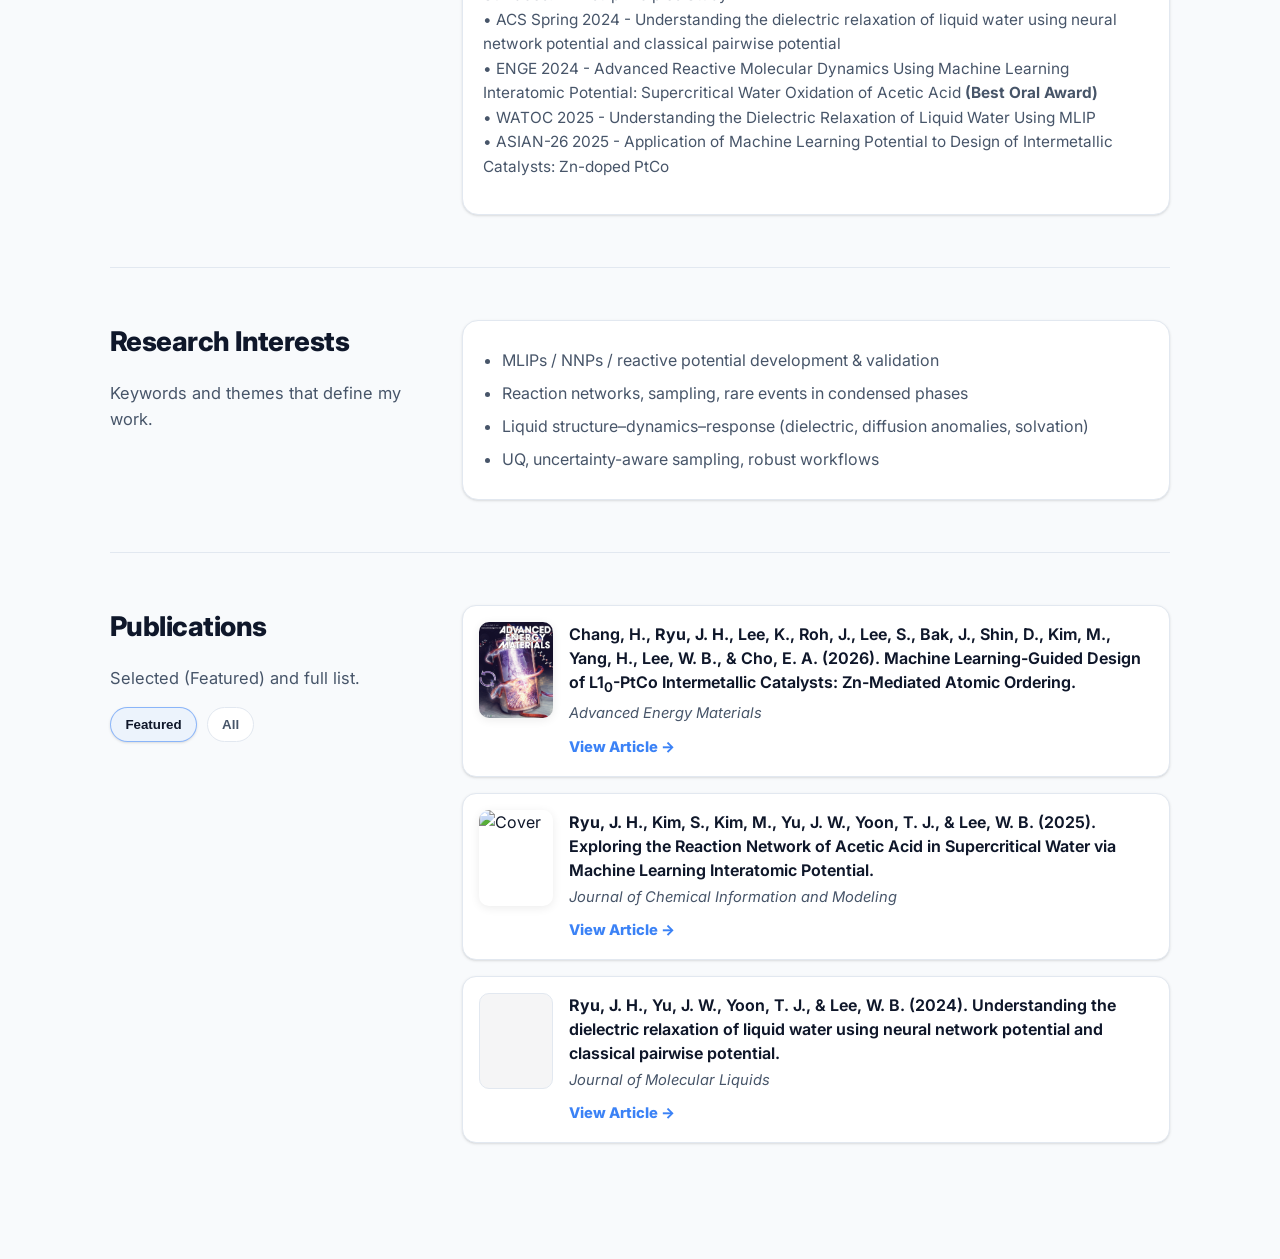
==== commit ab3ef2b6: "Update publication cover image in index.html" ====
--- a/index.html
+++ b/index.html
@@ -496,7 +496,7 @@
 
               
               <li class="pub">
-                <img src="covers/AEM_temporary.gif" alt="Advanced Energy Materials Cover" class="pub-cover">
+                <img src="covers/aenm70763-gra-0001-m.jpg" alt="Advanced Energy Materials Cover" class="pub-cover">
                 <div>
                   <div class="pub-title">
                     Chang, H., <strong>Ryu, J. H.</strong>, Lee, K., Roh, J., Lee, S., Bak, J., Shin, D., Kim, M., Yang, H., Lee, W. B., &amp; Cho, E. A. (2026).
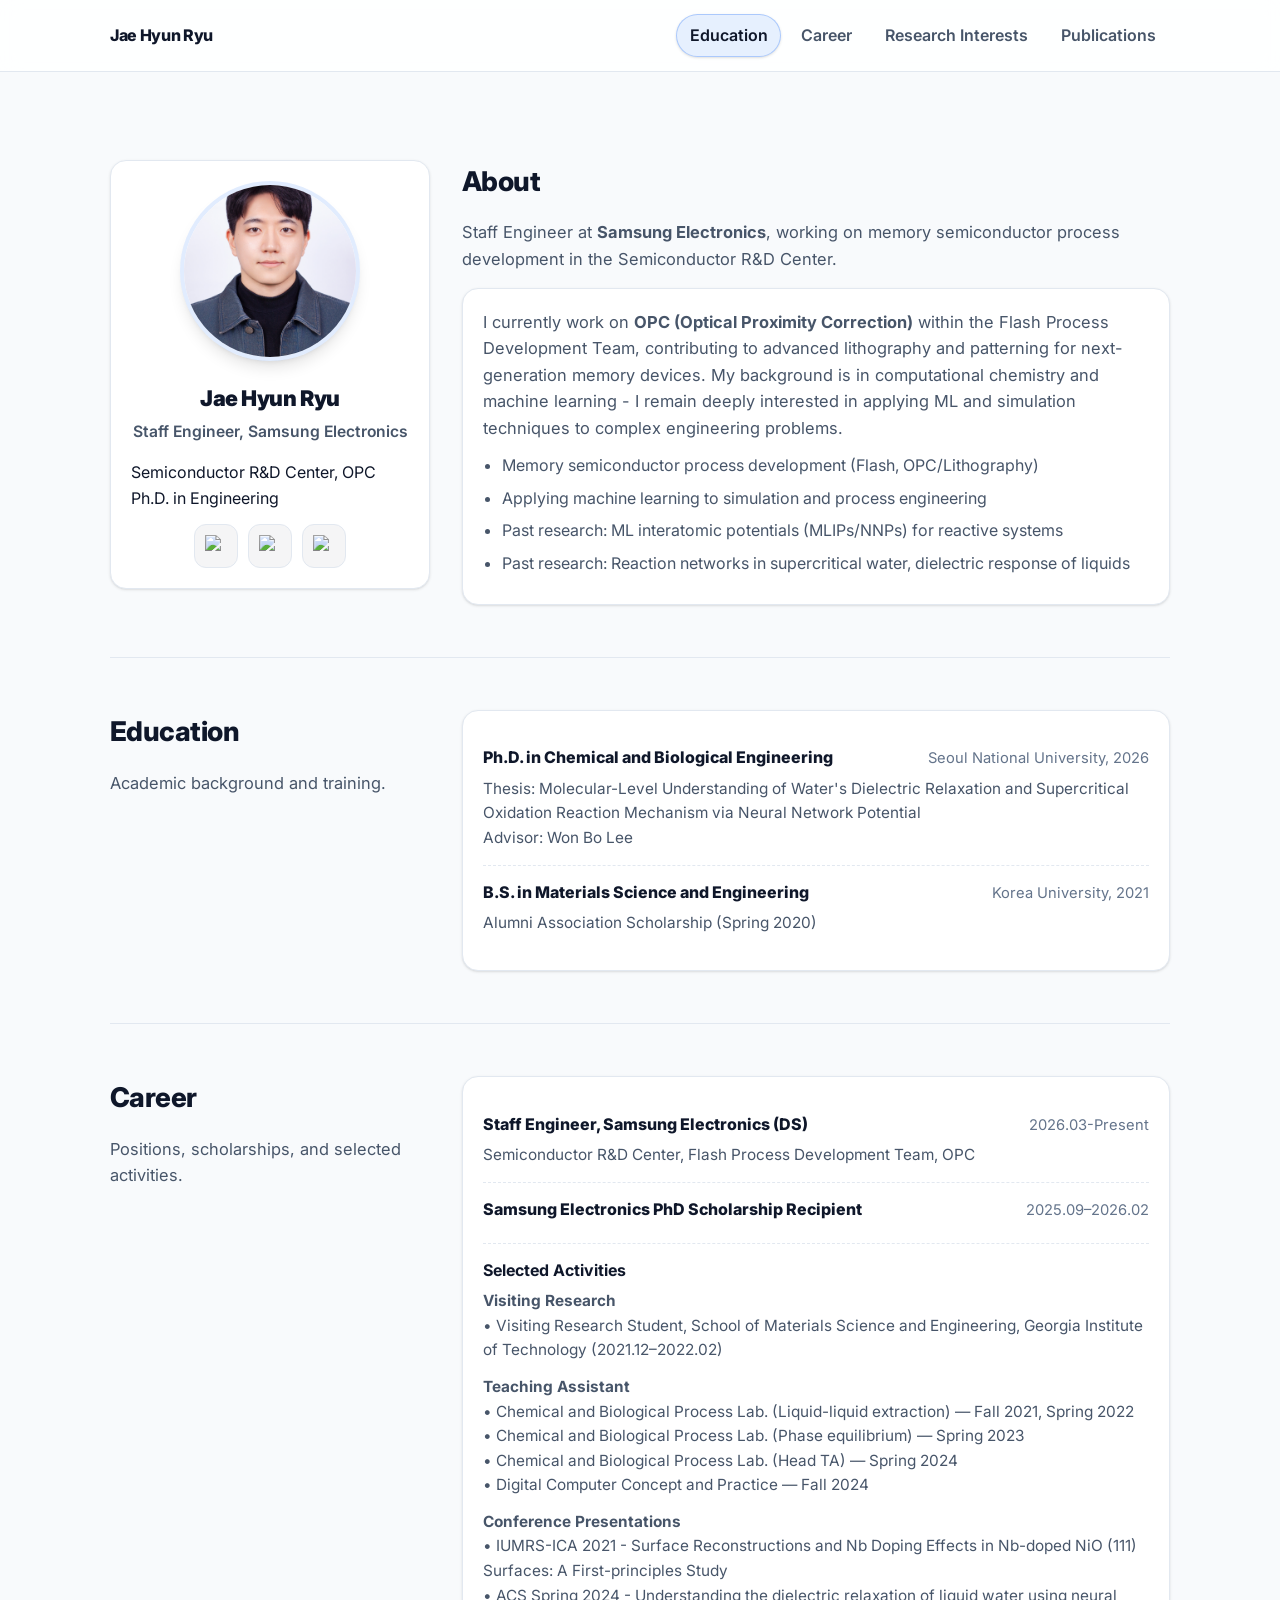
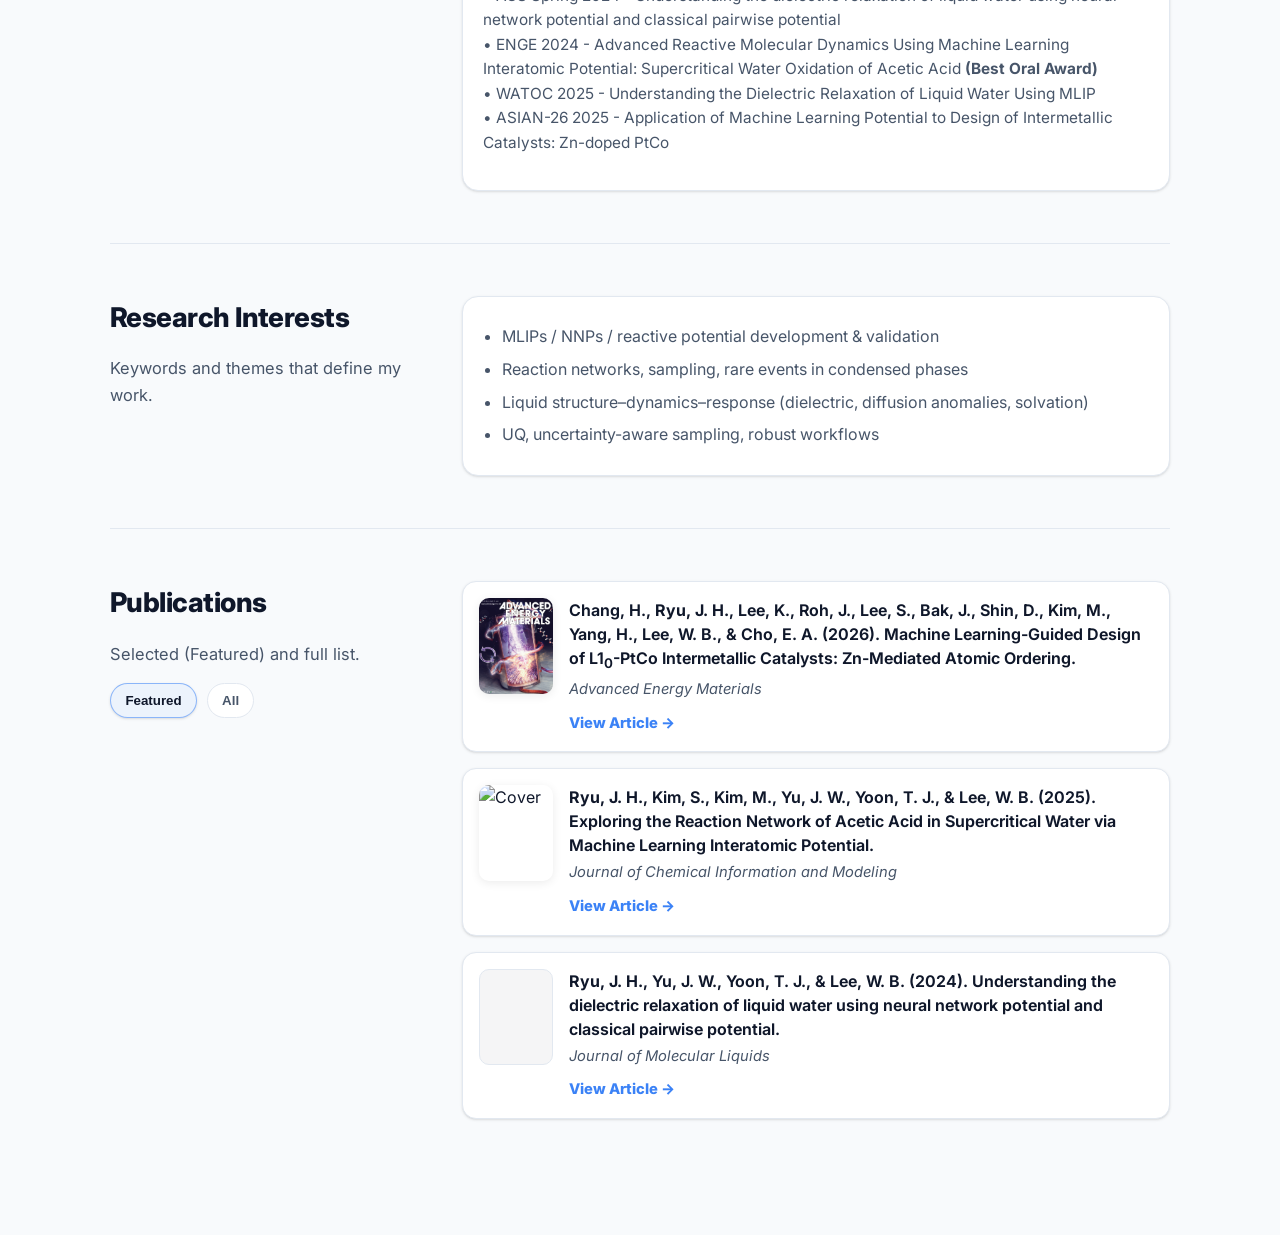
==== commit 8040c138: "Update index.html" ====
--- a/index.html
+++ b/index.html
@@ -329,9 +329,9 @@
           <div class="name">Jae Hyun Ryu</div>
 
           <!-- ✅ 여기에서 학위 표기 추천: 전공 포함 -->
-          <div class="role">Ph.D. in Engineering</div>
-          <div class="role">Staff Engineer · Samsung Electronics</div>
-          <div class="role-sub">Semiconductor R&amp;D Center · OPC</div>
+          <div class="role">Staff Engineer, Samsung Electronics</div>
+          <div class="role-sub">Semiconductor R&amp;D Center, OPC</div>
+          <div class="role-sub">Ph.D. in Engineering</div>
 
           <div class="social" aria-label="Social links">
             <a href="https://scholar.google.com/citations?user=-t0IkmwAAAAJ&hl=ko&oi=ao" target="_blank" rel="noopener" title="Google Scholar">
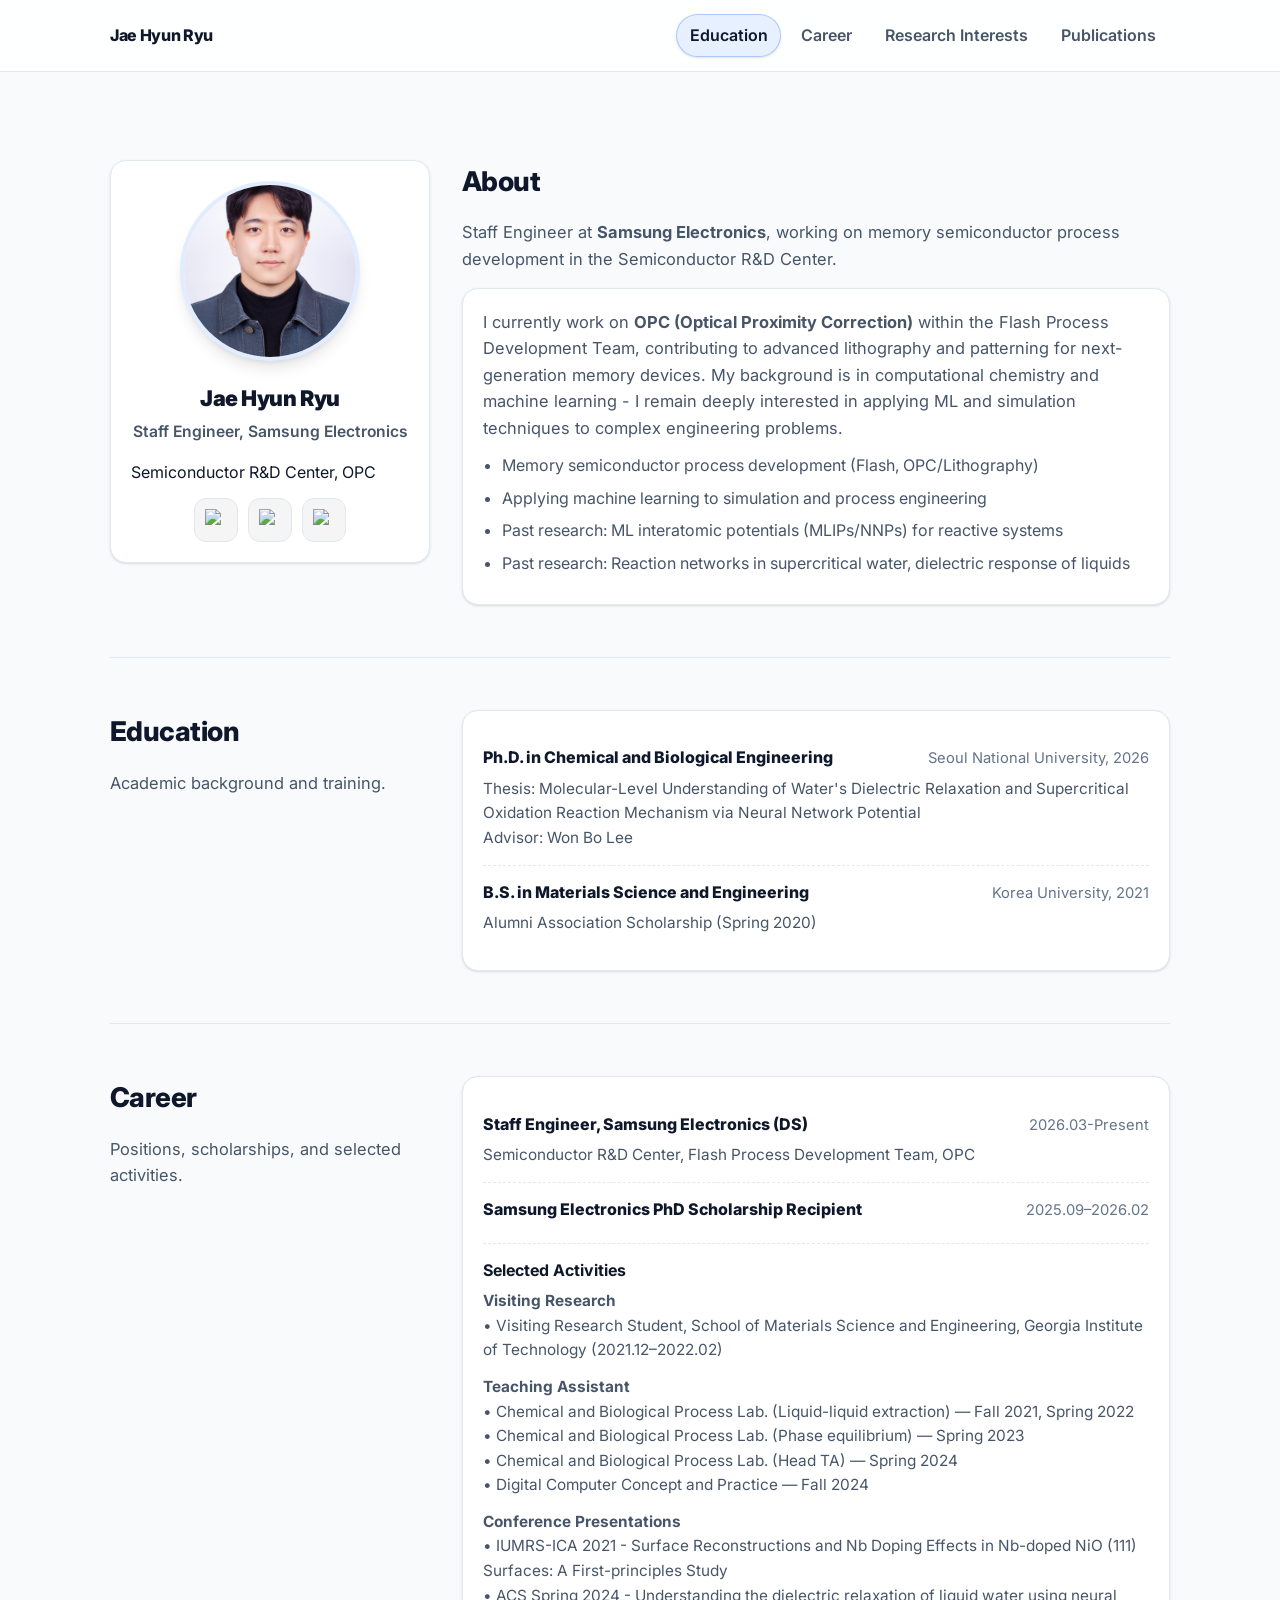
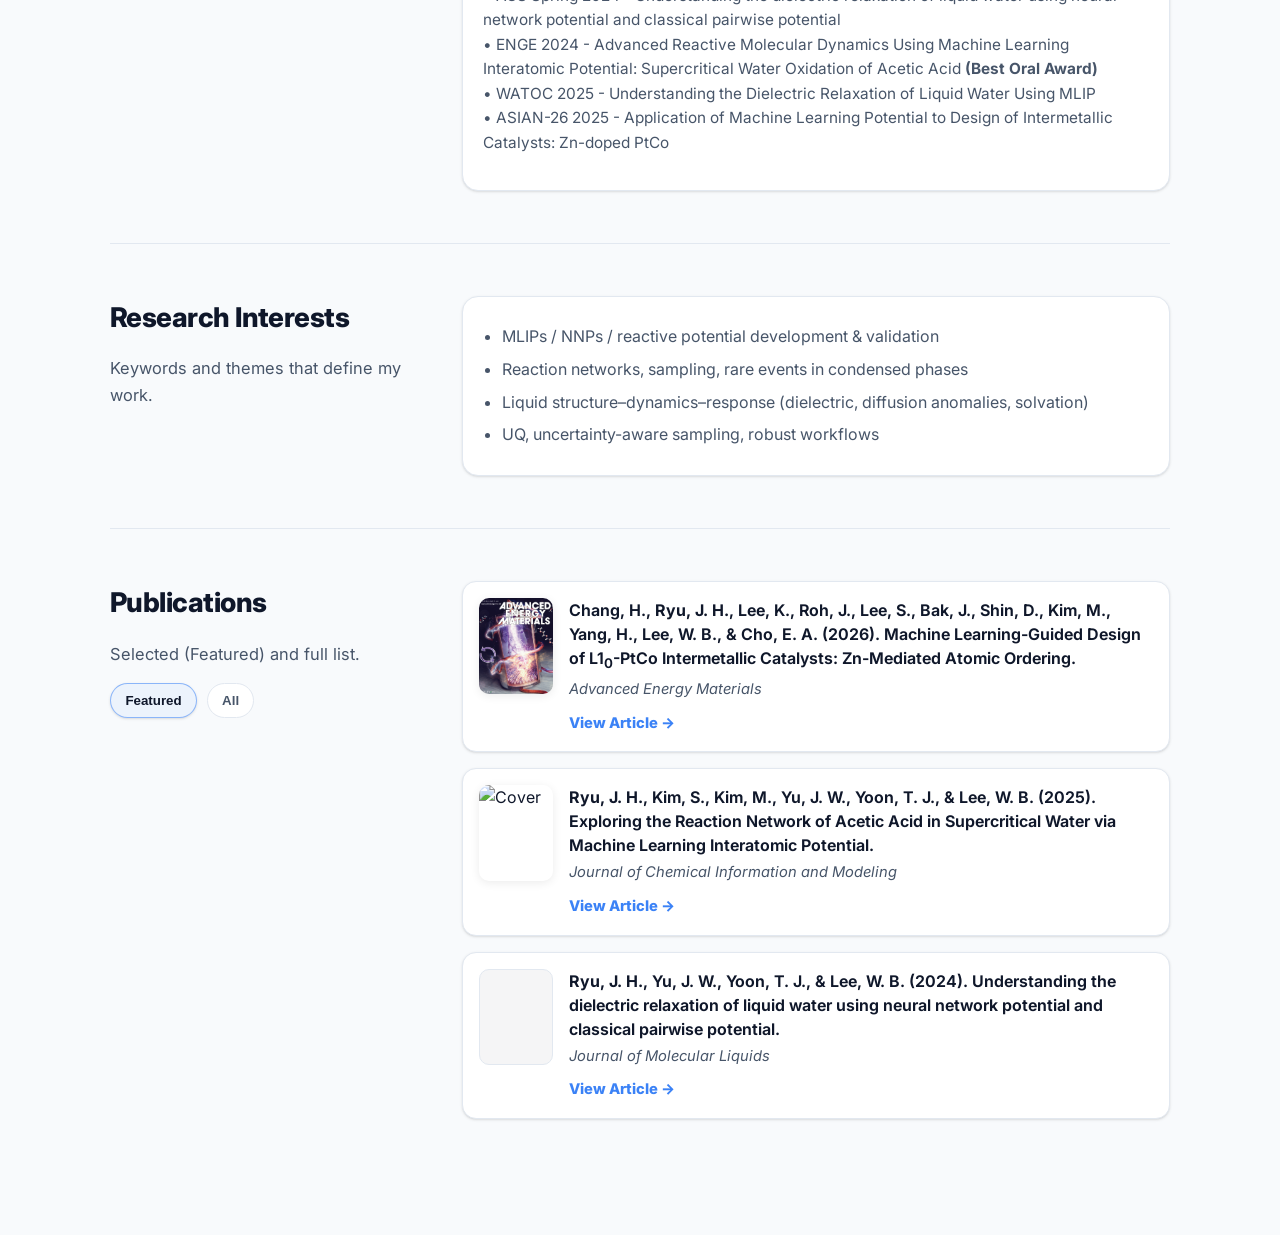
==== commit 27899e87: "Update index.html" ====
--- a/index.html
+++ b/index.html
@@ -331,7 +331,6 @@
           <!-- ✅ 여기에서 학위 표기 추천: 전공 포함 -->
           <div class="role">Staff Engineer, Samsung Electronics</div>
           <div class="role-sub">Semiconductor R&amp;D Center, OPC</div>
-          <div class="role-sub">Ph.D. in Engineering</div>
 
           <div class="social" aria-label="Social links">
             <a href="https://scholar.google.com/citations?user=-t0IkmwAAAAJ&hl=ko&oi=ao" target="_blank" rel="noopener" title="Google Scholar">
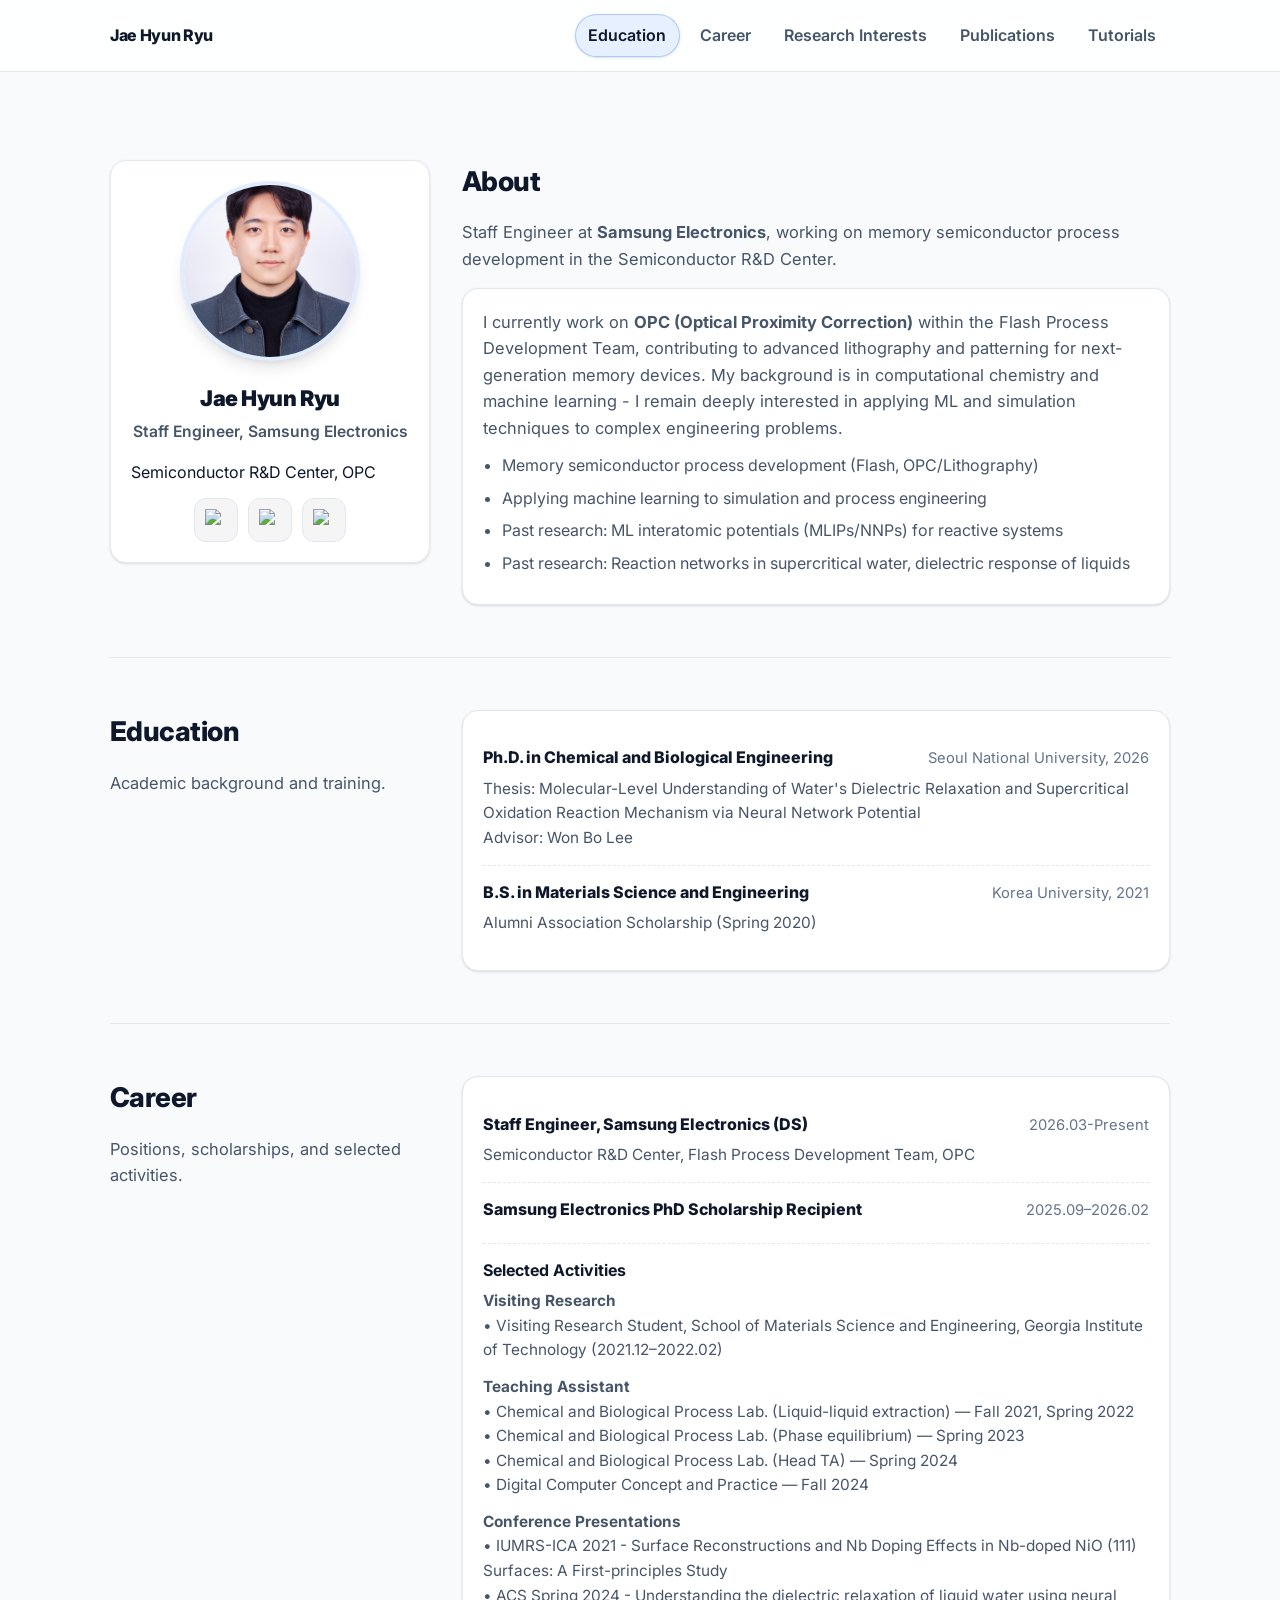
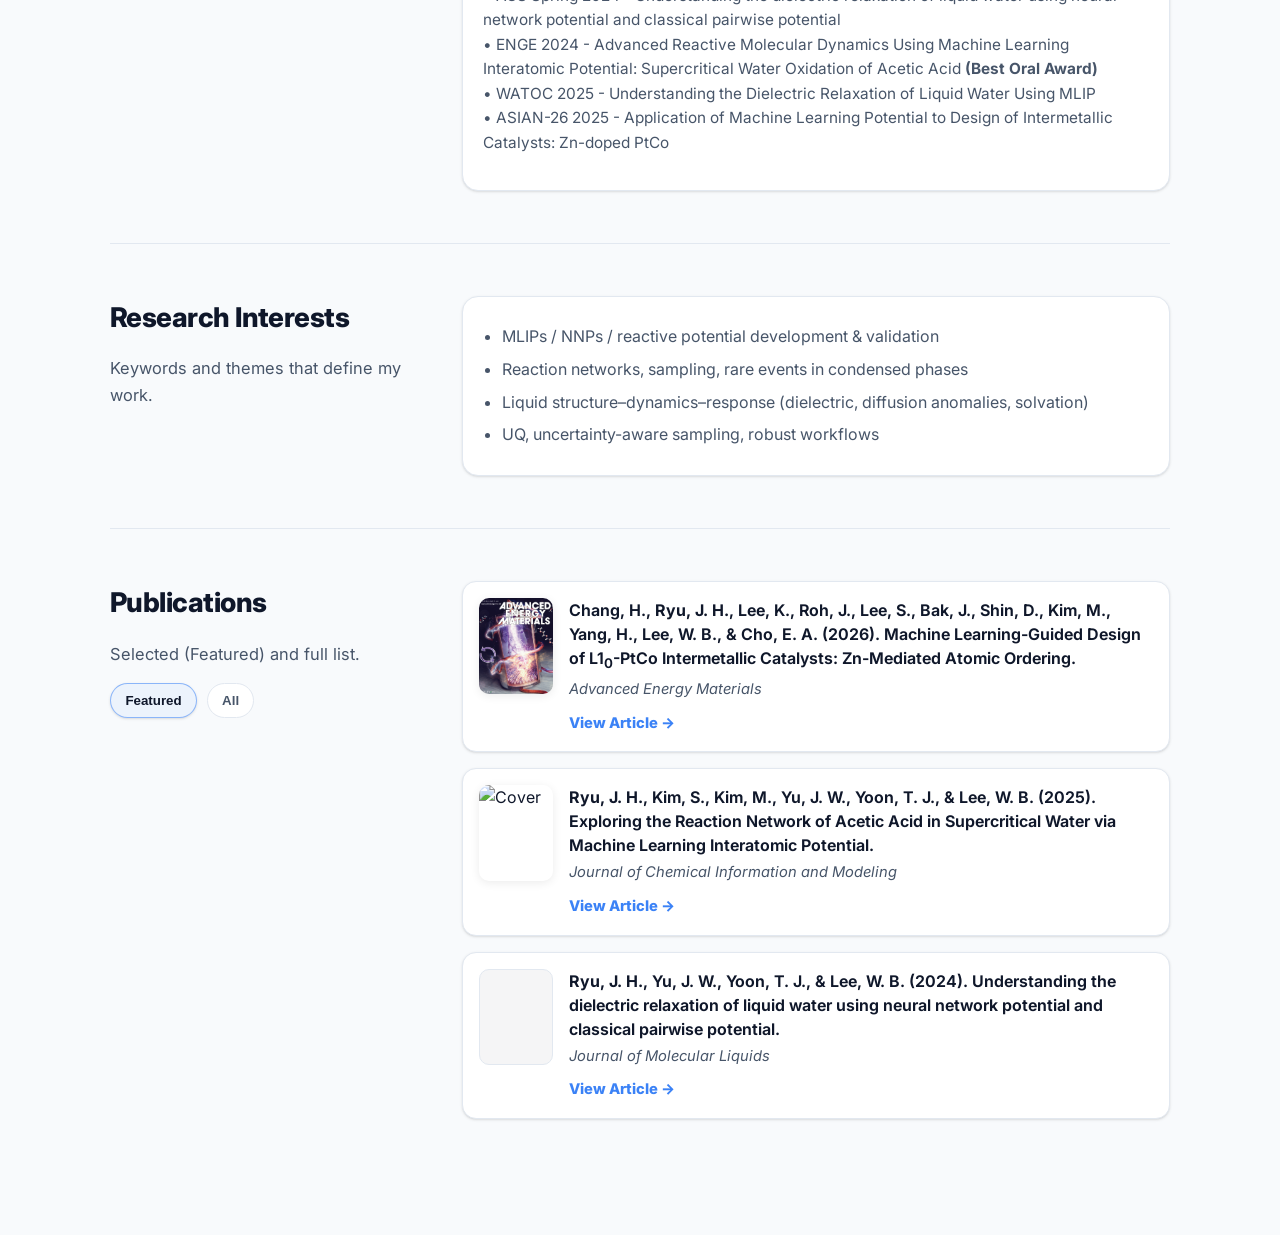
==== commit b60ccf27: "NMOS tutorial added" ====
--- a/index.html
+++ b/index.html
@@ -314,6 +314,7 @@
         <li><a href="#career">Career</a></li>
         <li><a href="#research">Research Interests</a></li>
         <li><a href="#publications">Publications</a></li>
+        <li><a href="tutorials/">Tutorials</a></li>
       </ul>
     </div>
   </header>
@@ -655,7 +656,7 @@
     });
 
     // ===== Navbar active link on scroll =====
-    const navLinks = Array.from(document.querySelectorAll("#navLinks a"));
+    const navLinks = Array.from(document.querySelectorAll("#navLinks a[href^='#']")); // in-page links only (Tutorials is a separate page)
     const sections = navLinks
       .map(a => document.querySelector(a.getAttribute("href")))
       .filter(Boolean);
